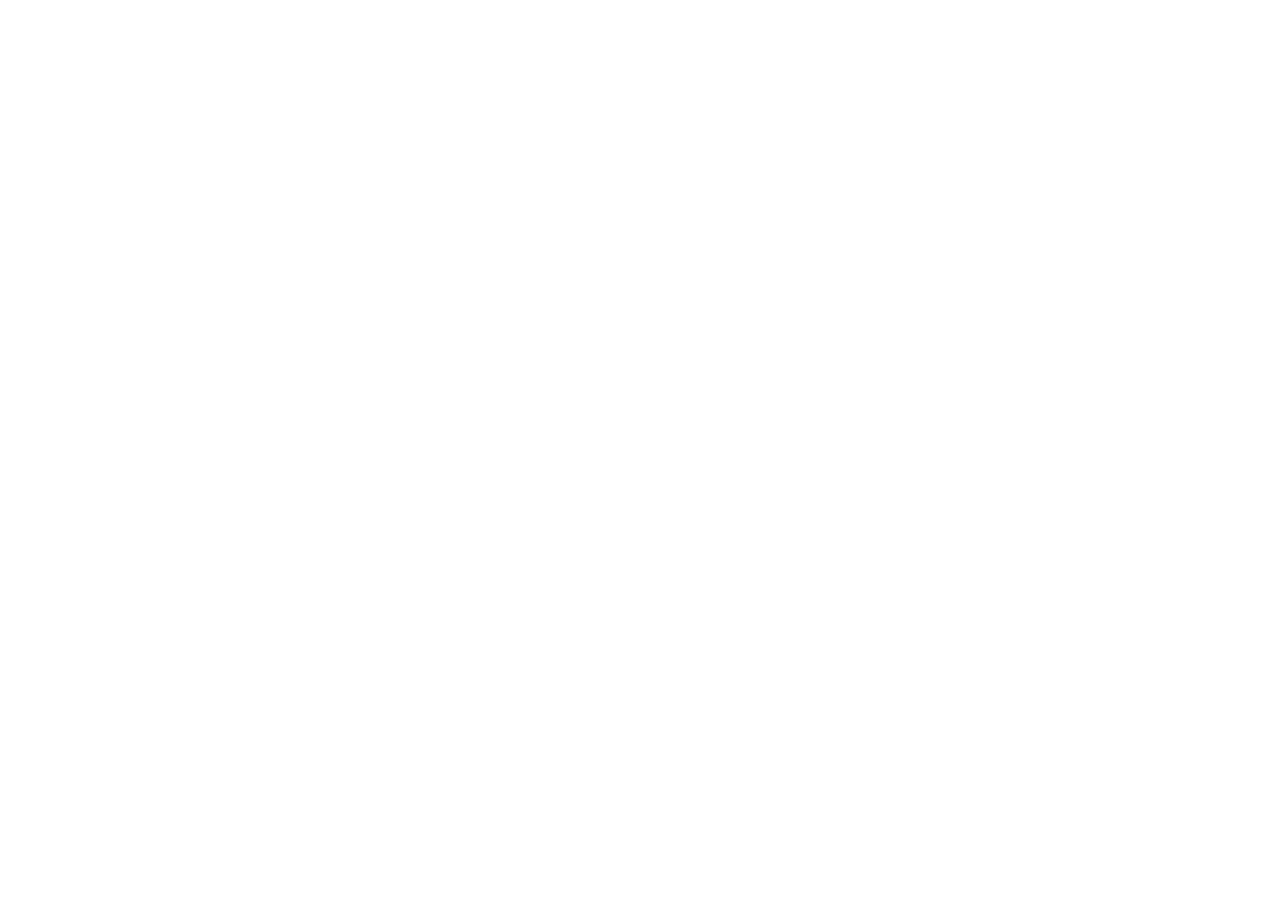
==== index.html @ 1b1d448a "init project" ====
<!DOCTYPE html>
<html lang="en">
<head>
    <meta charset="UTF-8">
    <meta http-equiv="X-UA-Compatible" content="IE=edge">
    <meta name="viewport" content="width=device-width, initial-scale=1.0">
    <title>Document</title>
</head>
<body>
    
</body>
</html>
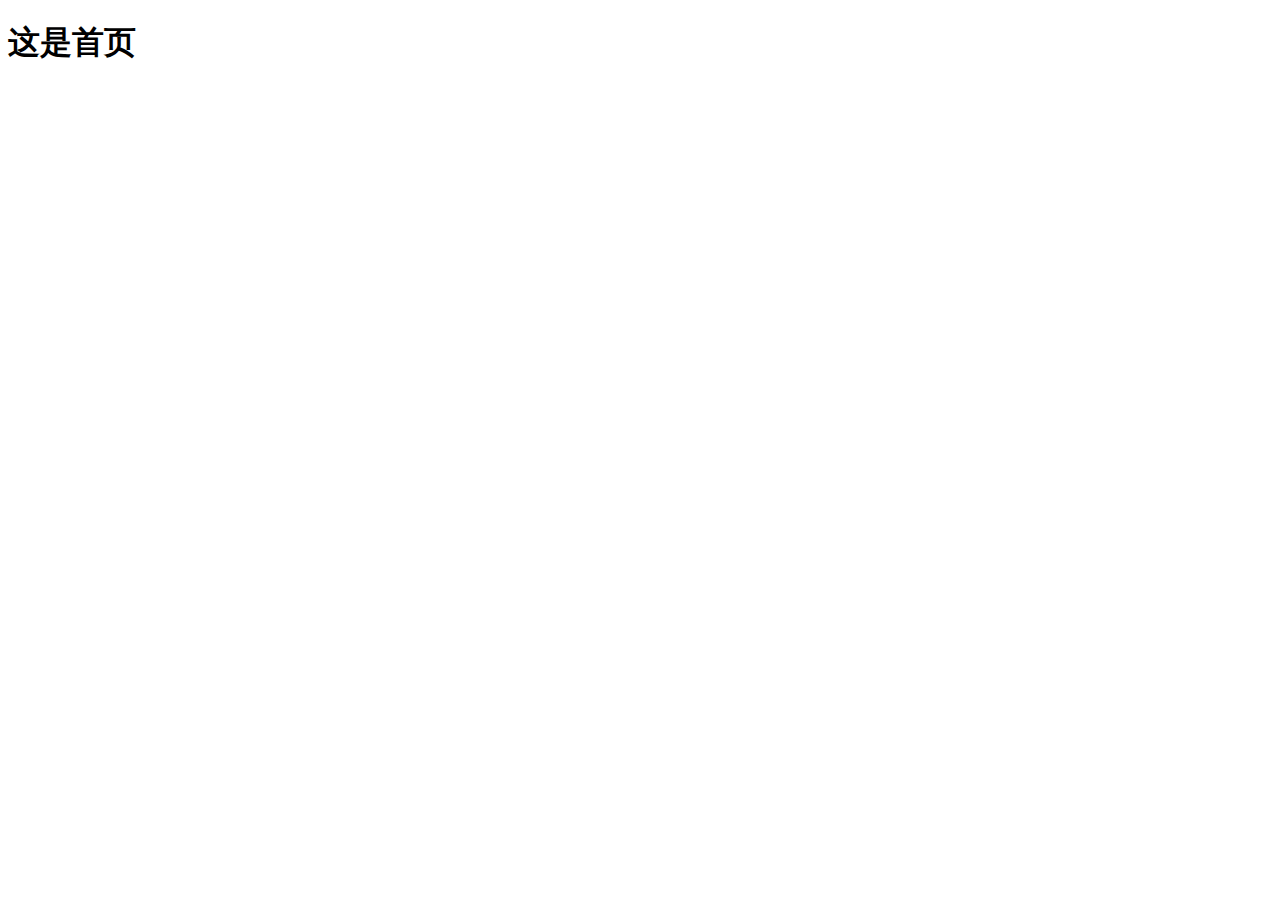
==== commit 0c244ad5: "完成了登录和注册功能的开发" ====
--- a/index.html
+++ b/index.html
@@ -8,6 +8,8 @@
     <title>Document</title>
 </head>
 <body>
-    
+    <h1>
+        这是首页
+    </h1>
 </body>
 </html>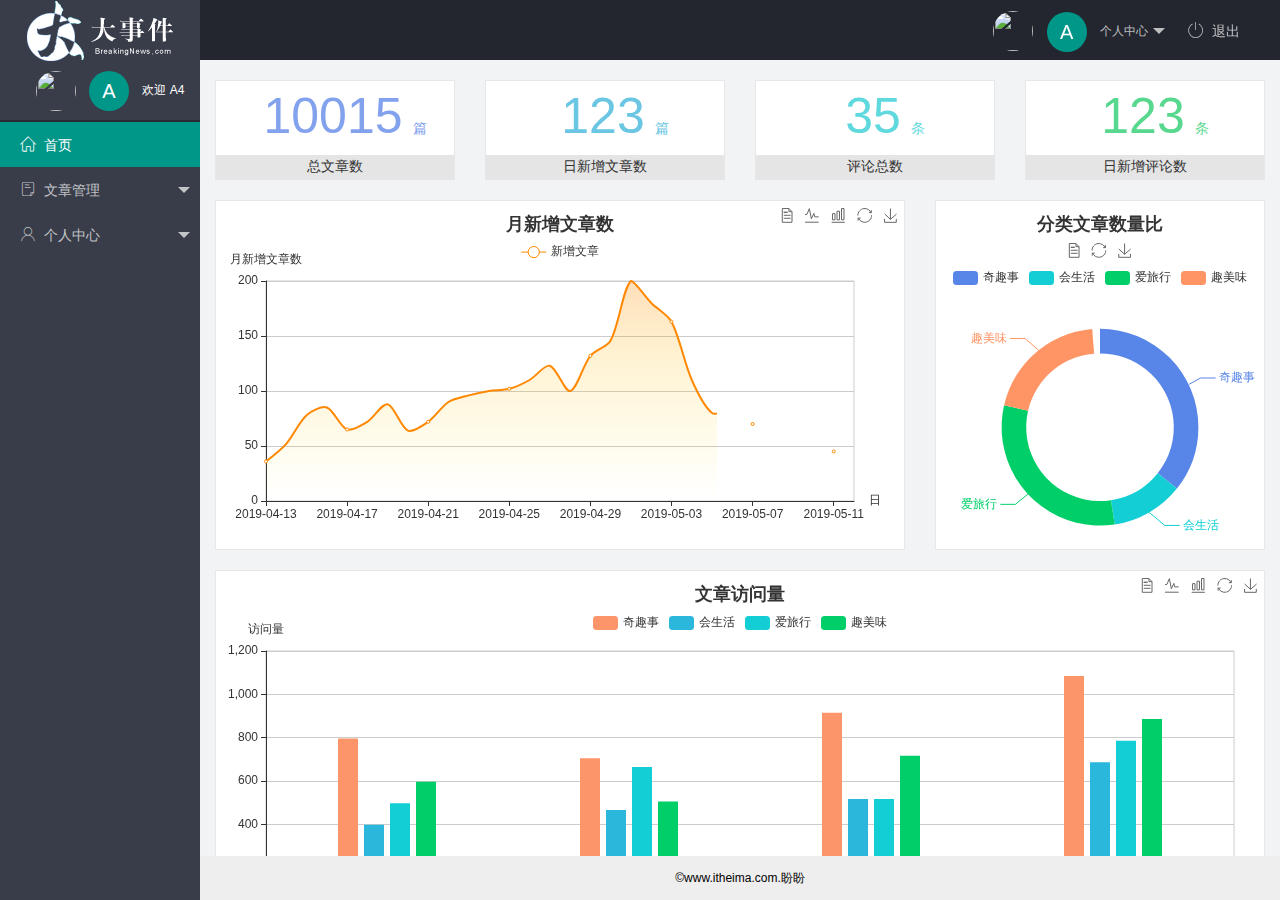
==== commit ebe50264: "完成了首页的开发" ====
--- a/index.html
+++ b/index.html
@@ -1,15 +1,103 @@
-
 <!DOCTYPE html>
 <html lang="en">
+
 <head>
     <meta charset="UTF-8">
     <meta http-equiv="X-UA-Compatible" content="IE=edge">
     <meta name="viewport" content="width=device-width, initial-scale=1.0">
-    <title>Document</title>
+    <title>大事件 主页</title>
+    <!-- 导入 layui 的 CSS -->
+    <link rel="stylesheet" href="./assets/lib/layui/css/layui.css" />
+    <!-- 导入 iconfont.css -->
+    <link rel="stylesheet" href="./assets/fonts/iconfont.css" />
+    <!-- 导入自己的 css -->
+    <link rel="stylesheet" href="./assets/css/index.css" />
 </head>
+
 <body>
-    <h1>
-        这是首页
-    </h1>
+    <div class="layui-layout layui-layout-admin">
+        <div class="layui-header">
+            <div class="layui-logo layui-hide-xs layui-bg-black">
+                <img src="./assets/images/logo.png" alt="" />
+            </div>
+            <!-- 头部区域（可配合layui 已有的水平导航） -->
+
+            <ul class="layui-nav layui-layout-right">
+                <li class="layui-nav-item layui-hide layui-show-md-inline-block">
+                    <a href="javascript:;" class="userinfo">
+                        <img src="//tva1.sinaimg.cn/crop.0.0.118.118.180/5db11ff4gw1e77d3nqrv8j203b03cweg.jpg"
+                            class="layui-nav-img">
+                        <span class="text-avatar">A</span>
+                        个人中心
+                    </a>
+                    <dl class="layui-nav-child">
+                        <dd><a href="">基本资料</a></dd>
+                        <dd><a href="">更换头像</a></dd>
+                        <dd><a href="">重置密码</a></dd>
+                    </dl>
+                </li>
+                <li class="layui-nav-item" lay-header-event="menuRight" lay-unselect>
+                    <a href="javascript:;" id="btnLogout">
+                        <span class="iconfont icon-tuichu"></span>退出
+                    </a>
+                </li>
+            </ul>
+        </div>
+
+        <div class="layui-side layui-bg-black">
+            <div class="layui-side-scroll">
+                <div class="userinfo">
+                    <img src="//tva1.sinaimg.cn/crop.0.0.118.118.180/5db11ff4gw1e77d3nqrv8j203b03cweg.jpg"
+                        class="layui-nav-img">
+                    <span class="text-avatar">A</span>
+                    <span id="welcome">欢迎 A4</span>
+                </div>
+                <!-- 左侧导航区域（可配合layui已有的垂直导航） -->
+                <ul class="layui-nav layui-nav-tree" lay-shrink="all">
+                    <li class="layui-nav-item layui-this"><a href="./home/dashboard.html" target="fm"><span
+                                class="iconfont icon-home"></span>首页</a>
+                    </li>
+                    <li class="layui-nav-item">
+                        <a class="" href="javascript:;"><span class="iconfont icon-16"></span>文章管理</a>
+                        <dl class="layui-nav-child">
+                            <dd><a href="javascript:;"><i class="layui-icon layui-icon-app"></i> 文章类别</a></dd>
+                            <dd><a href="javascript:;"><i class="layui-icon layui-icon-app"></i>文章列表</a></dd>
+                            <dd><a href="javascript:;"><i class="layui-icon layui-icon-app"></i>发布文章</a></dd>
+                        </dl>
+                    </li>
+                    <li class="layui-nav-item">
+                        <a href="javascript:;"><span class="iconfont icon-user"></span>个人中心</a>
+                        <dl class="layui-nav-child">
+                            <dd><a href="javascript:;"><i class="layui-icon layui-icon-app"></i>基本资料</a></dd>
+                            <dd><a href="javascript:;"><i class="layui-icon layui-icon-app"></i>更新头像</a></dd>
+                            <dd><a href="javascript:;"><i class="layui-icon layui-icon-app"></i>重置密码</a></dd>
+                        </dl>
+                    </li>
+                </ul>
+            </div>
+        </div>
+
+        <div class="layui-body">
+            <!-- 内容主体区域 -->
+            <iframe name="fm" src="./home/dashboard.html" frameborder="0"></iframe>
+        </div>
+
+        <div class="layui-footer">
+            <!-- 底部固定区域 -->
+            ©www.itheima.com.盼盼
+        </div>
+    </div>
+
+    <!-- 加载 layui 的js -->
+    <script src="./assets/lib/layui/layui.all.js"></script>
+    <!-- 加载JQuery -->
+    <script src="./assets/lib/jquery.js"></script>
+    <!-- 加载 baseAPI.js -->
+    <script src="./assets/js/baseAPI.js"></script>
+    <!-- 加载自己的 index.js -->
+    <script src="./assets/js/index.js"></script>
+
+
 </body>
+
 </html>--- a/assets/lib/layui/css/layui.css
+++ b/assets/lib/layui/css/layui.css
@@ -0,0 +1,2 @@
+/** layui-v2.5.5 MIT License By https://www.layui.com */
+ .layui-inline,img{display:inline-block;vertical-align:middle}h1,h2,h3,h4,h5,h6{font-weight:400}.layui-edge,.layui-header,.layui-inline,.layui-main{position:relative}.layui-body,.layui-edge,.layui-elip{overflow:hidden}.layui-btn,.layui-edge,.layui-inline,img{vertical-align:middle}.layui-btn,.layui-disabled,.layui-icon,.layui-unselect{-moz-user-select:none;-webkit-user-select:none;-ms-user-select:none}.layui-elip,.layui-form-checkbox span,.layui-form-pane .layui-form-label{text-overflow:ellipsis;white-space:nowrap}.layui-breadcrumb,.layui-tree-btnGroup{visibility:hidden}blockquote,body,button,dd,div,dl,dt,form,h1,h2,h3,h4,h5,h6,input,li,ol,p,pre,td,textarea,th,ul{margin:0;padding:0;-webkit-tap-highlight-color:rgba(0,0,0,0)}a:active,a:hover{outline:0}img{border:none}li{list-style:none}table{border-collapse:collapse;border-spacing:0}h4,h5,h6{font-size:100%}button,input,optgroup,option,select,textarea{font-family:inherit;font-size:inherit;font-style:inherit;font-weight:inherit;outline:0}pre{white-space:pre-wrap;white-space:-moz-pre-wrap;white-space:-pre-wrap;white-space:-o-pre-wrap;word-wrap:break-word}body{line-height:24px;font:14px Helvetica Neue,Helvetica,PingFang SC,Tahoma,Arial,sans-serif}hr{height:1px;margin:10px 0;border:0;clear:both}a{color:#333;text-decoration:none}a:hover{color:#777}a cite{font-style:normal;*cursor:pointer}.layui-border-box,.layui-border-box *{box-sizing:border-box}.layui-box,.layui-box *{box-sizing:content-box}.layui-clear{clear:both;*zoom:1}.layui-clear:after{content:'\20';clear:both;*zoom:1;display:block;height:0}.layui-inline{*display:inline;*zoom:1}.layui-edge{display:inline-block;width:0;height:0;border-width:6px;border-style:dashed;border-color:transparent}.layui-edge-top{top:-4px;border-bottom-color:#999;border-bottom-style:solid}.layui-edge-right{border-left-color:#999;border-left-style:solid}.layui-edge-bottom{top:2px;border-top-color:#999;border-top-style:solid}.layui-edge-left{border-right-color:#999;border-right-style:solid}.layui-disabled,.layui-disabled:hover{color:#d2d2d2!important;cursor:not-allowed!important}.layui-circle{border-radius:100%}.layui-show{display:block!important}.layui-hide{display:none!important}@font-face{font-family:layui-icon;src:url(../font/iconfont.eot?v=250);src:url(../font/iconfont.eot?v=250#iefix) format('embedded-opentype'),url(../font/iconfont.woff2?v=250) format('woff2'),url(../font/iconfont.woff?v=250) format('woff'),url(../font/iconfont.ttf?v=250) format('truetype'),url(../font/iconfont.svg?v=250#layui-icon) format('svg')}.layui-icon{font-family:layui-icon!important;font-size:16px;font-style:normal;-webkit-font-smoothing:antialiased;-moz-osx-font-smoothing:grayscale}.layui-icon-reply-fill:before{content:"\e611"}.layui-icon-set-fill:before{content:"\e614"}.layui-icon-menu-fill:before{content:"\e60f"}.layui-icon-search:before{content:"\e615"}.layui-icon-share:before{content:"\e641"}.layui-icon-set-sm:before{content:"\e620"}.layui-icon-engine:before{content:"\e628"}.layui-icon-close:before{content:"\1006"}.layui-icon-close-fill:before{content:"\1007"}.layui-icon-chart-screen:before{content:"\e629"}.layui-icon-star:before{content:"\e600"}.layui-icon-circle-dot:before{content:"\e617"}.layui-icon-chat:before{content:"\e606"}.layui-icon-release:before{content:"\e609"}.layui-icon-list:before{content:"\e60a"}.layui-icon-chart:before{content:"\e62c"}.layui-icon-ok-circle:before{content:"\1005"}.layui-icon-layim-theme:before{content:"\e61b"}.layui-icon-table:before{content:"\e62d"}.layui-icon-right:before{content:"\e602"}.layui-icon-left:before{content:"\e603"}.layui-icon-cart-simple:before{content:"\e698"}.layui-icon-face-cry:before{content:"\e69c"}.layui-icon-face-smile:before{content:"\e6af"}.layui-icon-survey:before{content:"\e6b2"}.layui-icon-tree:before{content:"\e62e"}.layui-icon-upload-circle:before{content:"\e62f"}.layui-icon-add-circle:before{content:"\e61f"}.layui-icon-download-circle:before{content:"\e601"}.layui-icon-templeate-1:before{content:"\e630"}.layui-icon-util:before{content:"\e631"}.layui-icon-face-surprised:before{content:"\e664"}.layui-icon-edit:before{content:"\e642"}.layui-icon-speaker:before{content:"\e645"}.layui-icon-down:before{content:"\e61a"}.layui-icon-file:before{content:"\e621"}.layui-icon-layouts:before{content:"\e632"}.layui-icon-rate-half:before{content:"\e6c9"}.layui-icon-add-circle-fine:before{content:"\e608"}.layui-icon-prev-circle:before{content:"\e633"}.layui-icon-read:before{content:"\e705"}.layui-icon-404:before{content:"\e61c"}.layui-icon-carousel:before{content:"\e634"}.layui-icon-help:before{content:"\e607"}.layui-icon-code-circle:before{content:"\e635"}.layui-icon-water:before{content:"\e636"}.layui-icon-username:before{content:"\e66f"}.layui-icon-find-fill:before{content:"\e670"}.layui-icon-about:before{content:"\e60b"}.layui-icon-location:before{content:"\e715"}.layui-icon-up:before{content:"\e619"}.layui-icon-pause:before{content:"\e651"}.layui-icon-date:before{content:"\e637"}.layui-icon-layim-uploadfile:before{content:"\e61d"}.layui-icon-delete:before{content:"\e640"}.layui-icon-play:before{content:"\e652"}.layui-icon-top:before{content:"\e604"}.layui-icon-friends:before{content:"\e612"}.layui-icon-refresh-3:before{content:"\e9aa"}.layui-icon-ok:before{content:"\e605"}.layui-icon-layer:before{content:"\e638"}.layui-icon-face-smile-fine:before{content:"\e60c"}.layui-icon-dollar:before{content:"\e659"}.layui-icon-group:before{content:"\e613"}.layui-icon-layim-download:before{content:"\e61e"}.layui-icon-picture-fine:before{content:"\e60d"}.layui-icon-link:before{content:"\e64c"}.layui-icon-diamond:before{content:"\e735"}.layui-icon-log:before{content:"\e60e"}.layui-icon-rate-solid:before{content:"\e67a"}.layui-icon-fonts-del:before{content:"\e64f"}.layui-icon-unlink:before{content:"\e64d"}.layui-icon-fonts-clear:before{content:"\e639"}.layui-icon-triangle-r:before{content:"\e623"}.layui-icon-circle:before{content:"\e63f"}.layui-icon-radio:before{content:"\e643"}.layui-icon-align-center:before{content:"\e647"}.layui-icon-align-right:before{content:"\e648"}.layui-icon-align-left:before{content:"\e649"}.layui-icon-loading-1:before{content:"\e63e"}.layui-icon-return:before{content:"\e65c"}.layui-icon-fonts-strong:before{content:"\e62b"}.layui-icon-upload:before{content:"\e67c"}.layui-icon-dialogue:before{content:"\e63a"}.layui-icon-video:before{content:"\e6ed"}.layui-icon-headset:before{content:"\e6fc"}.layui-icon-cellphone-fine:before{content:"\e63b"}.layui-icon-add-1:before{content:"\e654"}.layui-icon-face-smile-b:before{content:"\e650"}.layui-icon-fonts-html:before{content:"\e64b"}.layui-icon-form:before{content:"\e63c"}.layui-icon-cart:before{content:"\e657"}.layui-icon-camera-fill:before{content:"\e65d"}.layui-icon-tabs:before{content:"\e62a"}.layui-icon-fonts-code:before{content:"\e64e"}.layui-icon-fire:before{content:"\e756"}.layui-icon-set:before{content:"\e716"}.layui-icon-fonts-u:before{content:"\e646"}.layui-icon-triangle-d:before{content:"\e625"}.layui-icon-tips:before{content:"\e702"}.layui-icon-picture:before{content:"\e64a"}.layui-icon-more-vertical:before{content:"\e671"}.layui-icon-flag:before{content:"\e66c"}.layui-icon-loading:before{content:"\e63d"}.layui-icon-fonts-i:before{content:"\e644"}.layui-icon-refresh-1:before{content:"\e666"}.layui-icon-rmb:before{content:"\e65e"}.layui-icon-home:before{content:"\e68e"}.layui-icon-user:before{content:"\e770"}.layui-icon-notice:before{content:"\e667"}.layui-icon-login-weibo:before{content:"\e675"}.layui-icon-voice:before{content:"\e688"}.layui-icon-upload-drag:before{content:"\e681"}.layui-icon-login-qq:before{content:"\e676"}.layui-icon-snowflake:before{content:"\e6b1"}.layui-icon-file-b:before{content:"\e655"}.layui-icon-template:before{content:"\e663"}.layui-icon-auz:before{content:"\e672"}.layui-icon-console:before{content:"\e665"}.layui-icon-app:before{content:"\e653"}.layui-icon-prev:before{content:"\e65a"}.layui-icon-website:before{content:"\e7ae"}.layui-icon-next:before{content:"\e65b"}.layui-icon-component:before{content:"\e857"}.layui-icon-more:before{content:"\e65f"}.layui-icon-login-wechat:before{content:"\e677"}.layui-icon-shrink-right:before{content:"\e668"}.layui-icon-spread-left:before{content:"\e66b"}.layui-icon-camera:before{content:"\e660"}.layui-icon-note:before{content:"\e66e"}.layui-icon-refresh:before{content:"\e669"}.layui-icon-female:before{content:"\e661"}.layui-icon-male:before{content:"\e662"}.layui-icon-password:before{content:"\e673"}.layui-icon-senior:before{content:"\e674"}.layui-icon-theme:before{content:"\e66a"}.layui-icon-tread:before{content:"\e6c5"}.layui-icon-praise:before{content:"\e6c6"}.layui-icon-star-fill:before{content:"\e658"}.layui-icon-rate:before{content:"\e67b"}.layui-icon-template-1:before{content:"\e656"}.layui-icon-vercode:before{content:"\e679"}.layui-icon-cellphone:before{content:"\e678"}.layui-icon-screen-full:before{content:"\e622"}.layui-icon-screen-restore:before{content:"\e758"}.layui-icon-cols:before{content:"\e610"}.layui-icon-export:before{content:"\e67d"}.layui-icon-print:before{content:"\e66d"}.layui-icon-slider:before{content:"\e714"}.layui-icon-addition:before{content:"\e624"}.layui-icon-subtraction:before{content:"\e67e"}.layui-icon-service:before{content:"\e626"}.layui-icon-transfer:before{content:"\e691"}.layui-main{width:1140px;margin:0 auto}.layui-header{z-index:1000;height:60px}.layui-header a:hover{transition:all .5s;-webkit-transition:all .5s}.layui-side{position:fixed;left:0;top:0;bottom:0;z-index:999;width:200px;overflow-x:hidden}.layui-side-scroll{position:relative;width:220px;height:100%;overflow-x:hidden}.layui-body{position:absolute;left:200px;right:0;top:0;bottom:0;z-index:998;width:auto;overflow-y:auto;box-sizing:border-box}.layui-layout-body{overflow:hidden}.layui-layout-admin .layui-header{background-color:#23262E}.layui-layout-admin .layui-side{top:60px;width:200px;overflow-x:hidden}.layui-layout-admin .layui-body{position:fixed;top:60px;bottom:44px}.layui-layout-admin .layui-main{width:auto;margin:0 15px}.layui-layout-admin .layui-footer{position:fixed;left:200px;right:0;bottom:0;height:44px;line-height:44px;padding:0 15px;background-color:#eee}.layui-layout-admin .layui-logo{position:absolute;left:0;top:0;width:200px;height:100%;line-height:60px;text-align:center;color:#009688;font-size:16px}.layui-layout-admin .layui-header .layui-nav{background:0 0}.layui-layout-left{position:absolute!important;left:200px;top:0}.layui-layout-right{position:absolute!important;right:0;top:0}.layui-container{position:relative;margin:0 auto;padding:0 15px;box-sizing:border-box}.layui-fluid{position:relative;margin:0 auto;padding:0 15px}.layui-row:after,.layui-row:before{content:'';display:block;clear:both}.layui-col-lg1,.layui-col-lg10,.layui-col-lg11,.layui-col-lg12,.layui-col-lg2,.layui-col-lg3,.layui-col-lg4,.layui-col-lg5,.layui-col-lg6,.layui-col-lg7,.layui-col-lg8,.layui-col-lg9,.layui-col-md1,.layui-col-md10,.layui-col-md11,.layui-col-md12,.layui-col-md2,.layui-col-md3,.layui-col-md4,.layui-col-md5,.layui-col-md6,.layui-col-md7,.layui-col-md8,.layui-col-md9,.layui-col-sm1,.layui-col-sm10,.layui-col-sm11,.layui-col-sm12,.layui-col-sm2,.layui-col-sm3,.layui-col-sm4,.layui-col-sm5,.layui-col-sm6,.layui-col-sm7,.layui-col-sm8,.layui-col-sm9,.layui-col-xs1,.layui-col-xs10,.layui-col-xs11,.layui-col-xs12,.layui-col-xs2,.layui-col-xs3,.layui-col-xs4,.layui-col-xs5,.layui-col-xs6,.layui-col-xs7,.layui-col-xs8,.layui-col-xs9{position:relative;display:block;box-sizing:border-box}.layui-col-xs1,.layui-col-xs10,.layui-col-xs11,.layui-col-xs12,.layui-col-xs2,.layui-col-xs3,.layui-col-xs4,.layui-col-xs5,.layui-col-xs6,.layui-col-xs7,.layui-col-xs8,.layui-col-xs9{float:left}.layui-col-xs1{width:8.33333333%}.layui-col-xs2{width:16.66666667%}.layui-col-xs3{width:25%}.layui-col-xs4{width:33.33333333%}.layui-col-xs5{width:41.66666667%}.layui-col-xs6{width:50%}.layui-col-xs7{width:58.33333333%}.layui-col-xs8{width:66.66666667%}.layui-col-xs9{width:75%}.layui-col-xs10{width:83.33333333%}.layui-col-xs11{width:91.66666667%}.layui-col-xs12{width:100%}.layui-col-xs-offset1{margin-left:8.33333333%}.layui-col-xs-offset2{margin-left:16.66666667%}.layui-col-xs-offset3{margin-left:25%}.layui-col-xs-offset4{margin-left:33.33333333%}.layui-col-xs-offset5{margin-left:41.66666667%}.layui-col-xs-offset6{margin-left:50%}.layui-col-xs-offset7{margin-left:58.33333333%}.layui-col-xs-offset8{margin-left:66.66666667%}.layui-col-xs-offset9{margin-left:75%}.layui-col-xs-offset10{margin-left:83.33333333%}.layui-col-xs-offset11{margin-left:91.66666667%}.layui-col-xs-offset12{margin-left:100%}@media screen and (max-width:768px){.layui-hide-xs{display:none!important}.layui-show-xs-block{display:block!important}.layui-show-xs-inline{display:inline!important}.layui-show-xs-inline-block{display:inline-block!important}}@media screen and (min-width:768px){.layui-container{width:750px}.layui-hide-sm{display:none!important}.layui-show-sm-block{display:block!important}.layui-show-sm-inline{display:inline!important}.layui-show-sm-inline-block{display:inline-block!important}.layui-col-sm1,.layui-col-sm10,.layui-col-sm11,.layui-col-sm12,.layui-col-sm2,.layui-col-sm3,.layui-col-sm4,.layui-col-sm5,.layui-col-sm6,.layui-col-sm7,.layui-col-sm8,.layui-col-sm9{float:left}.layui-col-sm1{width:8.33333333%}.layui-col-sm2{width:16.66666667%}.layui-col-sm3{width:25%}.layui-col-sm4{width:33.33333333%}.layui-col-sm5{width:41.66666667%}.layui-col-sm6{width:50%}.layui-col-sm7{width:58.33333333%}.layui-col-sm8{width:66.66666667%}.layui-col-sm9{width:75%}.layui-col-sm10{width:83.33333333%}.layui-col-sm11{width:91.66666667%}.layui-col-sm12{width:100%}.layui-col-sm-offset1{margin-left:8.33333333%}.layui-col-sm-offset2{margin-left:16.66666667%}.layui-col-sm-offset3{margin-left:25%}.layui-col-sm-offset4{margin-left:33.33333333%}.layui-col-sm-offset5{margin-left:41.66666667%}.layui-col-sm-offset6{margin-left:50%}.layui-col-sm-offset7{margin-left:58.33333333%}.layui-col-sm-offset8{margin-left:66.66666667%}.layui-col-sm-offset9{margin-left:75%}.layui-col-sm-offset10{margin-left:83.33333333%}.layui-col-sm-offset11{margin-left:91.66666667%}.layui-col-sm-offset12{margin-left:100%}}@media screen and (min-width:992px){.layui-container{width:970px}.layui-hide-md{display:none!important}.layui-show-md-block{display:block!important}.layui-show-md-inline{display:inline!important}.layui-show-md-inline-block{display:inline-block!important}.layui-col-md1,.layui-col-md10,.layui-col-md11,.layui-col-md12,.layui-col-md2,.layui-col-md3,.layui-col-md4,.layui-col-md5,.layui-col-md6,.layui-col-md7,.layui-col-md8,.layui-col-md9{float:left}.layui-col-md1{width:8.33333333%}.layui-col-md2{width:16.66666667%}.layui-col-md3{width:25%}.layui-col-md4{width:33.33333333%}.layui-col-md5{width:41.66666667%}.layui-col-md6{width:50%}.layui-col-md7{width:58.33333333%}.layui-col-md8{width:66.66666667%}.layui-col-md9{width:75%}.layui-col-md10{width:83.33333333%}.layui-col-md11{width:91.66666667%}.layui-col-md12{width:100%}.layui-col-md-offset1{margin-left:8.33333333%}.layui-col-md-offset2{margin-left:16.66666667%}.layui-col-md-offset3{margin-left:25%}.layui-col-md-offset4{margin-left:33.33333333%}.layui-col-md-offset5{margin-left:41.66666667%}.layui-col-md-offset6{margin-left:50%}.layui-col-md-offset7{margin-left:58.33333333%}.layui-col-md-offset8{margin-left:66.66666667%}.layui-col-md-offset9{margin-left:75%}.layui-col-md-offset10{margin-left:83.33333333%}.layui-col-md-offset11{margin-left:91.66666667%}.layui-col-md-offset12{margin-left:100%}}@media screen and (min-width:1200px){.layui-container{width:1170px}.layui-hide-lg{display:none!important}.layui-show-lg-block{display:block!important}.layui-show-lg-inline{display:inline!important}.layui-show-lg-inline-block{display:inline-block!important}.layui-col-lg1,.layui-col-lg10,.layui-col-lg11,.layui-col-lg12,.layui-col-lg2,.layui-col-lg3,.layui-col-lg4,.layui-col-lg5,.layui-col-lg6,.layui-col-lg7,.layui-col-lg8,.layui-col-lg9{float:left}.layui-col-lg1{width:8.33333333%}.layui-col-lg2{width:16.66666667%}.layui-col-lg3{width:25%}.layui-col-lg4{width:33.33333333%}.layui-col-lg5{width:41.66666667%}.layui-col-lg6{width:50%}.layui-col-lg7{width:58.33333333%}.layui-col-lg8{width:66.66666667%}.layui-col-lg9{width:75%}.layui-col-lg10{width:83.33333333%}.layui-col-lg11{width:91.66666667%}.layui-col-lg12{width:100%}.layui-col-lg-offset1{margin-left:8.33333333%}.layui-col-lg-offset2{margin-left:16.66666667%}.layui-col-lg-offset3{margin-left:25%}.layui-col-lg-offset4{margin-left:33.33333333%}.layui-col-lg-offset5{margin-left:41.66666667%}.layui-col-lg-offset6{margin-left:50%}.layui-col-lg-offset7{margin-left:58.33333333%}.layui-col-lg-offset8{margin-left:66.66666667%}.layui-col-lg-offset9{margin-left:75%}.layui-col-lg-offset10{margin-left:83.33333333%}.layui-col-lg-offset11{margin-left:91.66666667%}.layui-col-lg-offset12{margin-left:100%}}.layui-col-space1{margin:-.5px}.layui-col-space1>*{padding:.5px}.layui-col-space3{margin:-1.5px}.layui-col-space3>*{padding:1.5px}.layui-col-space5{margin:-2.5px}.layui-col-space5>*{padding:2.5px}.layui-col-space8{margin:-3.5px}.layui-col-space8>*{padding:3.5px}.layui-col-space10{margin:-5px}.layui-col-space10>*{padding:5px}.layui-col-space12{margin:-6px}.layui-col-space12>*{padding:6px}.layui-col-space15{margin:-7.5px}.layui-col-space15>*{padding:7.5px}.layui-col-space18{margin:-9px}.layui-col-space18>*{padding:9px}.layui-col-space20{margin:-10px}.layui-col-space20>*{padding:10px}.layui-col-space22{margin:-11px}.layui-col-space22>*{padding:11px}.layui-col-space25{margin:-12.5px}.layui-col-space25>*{padding:12.5px}.layui-col-space30{margin:-15px}.layui-col-space30>*{padding:15px}.layui-btn,.layui-input,.layui-select,.layui-textarea,.layui-upload-button{outline:0;-webkit-appearance:none;transition:all .3s;-webkit-transition:all .3s;box-sizing:border-box}.layui-elem-quote{margin-bottom:10px;padding:15px;line-height:22px;border-left:5px solid #009688;border-radius:0 2px 2px 0;background-color:#f2f2f2}.layui-quote-nm{border-style:solid;border-width:1px 1px 1px 5px;background:0 0}.layui-elem-field{margin-bottom:10px;padding:0;border-width:1px;border-style:solid}.layui-elem-field legend{margin-left:20px;padding:0 10px;font-size:20px;font-weight:300}.layui-field-title{margin:10px 0 20px;border-width:1px 0 0}.layui-field-box{padding:10px 15px}.layui-field-title .layui-field-box{padding:10px 0}.layui-progress{position:relative;height:6px;border-radius:20px;background-color:#e2e2e2}.layui-progress-bar{position:absolute;left:0;top:0;width:0;max-width:100%;height:6px;border-radius:20px;text-align:right;background-color:#5FB878;transition:all .3s;-webkit-transition:all .3s}.layui-progress-big,.layui-progress-big .layui-progress-bar{height:18px;line-height:18px}.layui-progress-text{position:relative;top:-20px;line-height:18px;font-size:12px;color:#666}.layui-progress-big .layui-progress-text{position:static;padding:0 10px;color:#fff}.layui-collapse{border-width:1px;border-style:solid;border-radius:2px}.layui-colla-content,.layui-colla-item{border-top-width:1px;border-top-style:solid}.layui-colla-item:first-child{border-top:none}.layui-colla-title{position:relative;height:42px;line-height:42px;padding:0 15px 0 35px;color:#333;background-color:#f2f2f2;cursor:pointer;font-size:14px;overflow:hidden}.layui-colla-content{display:none;padding:10px 15px;line-height:22px;color:#666}.layui-colla-icon{position:absolute;left:15px;top:0;font-size:14px}.layui-card{margin-bottom:15px;border-radius:2px;background-color:#fff;box-shadow:0 1px 2px 0 rgba(0,0,0,.05)}.layui-card:last-child{margin-bottom:0}.layui-card-header{position:relative;height:42px;line-height:42px;padding:0 15px;border-bottom:1px solid #f6f6f6;color:#333;border-radius:2px 2px 0 0;font-size:14px}.layui-bg-black,.layui-bg-blue,.layui-bg-cyan,.layui-bg-green,.layui-bg-orange,.layui-bg-red{color:#fff!important}.layui-card-body{position:relative;padding:10px 15px;line-height:24px}.layui-card-body[pad15]{padding:15px}.layui-card-body[pad20]{padding:20px}.layui-card-body .layui-table{margin:5px 0}.layui-card .layui-tab{margin:0}.layui-panel-window{position:relative;padding:15px;border-radius:0;border-top:5px solid #E6E6E6;background-color:#fff}.layui-auxiliar-moving{position:fixed;left:0;right:0;top:0;bottom:0;width:100%;height:100%;background:0 0;z-index:9999999999}.layui-form-label,.layui-form-mid,.layui-form-select,.layui-input-block,.layui-input-inline,.layui-textarea{position:relative}.layui-bg-red{background-color:#FF5722!important}.layui-bg-orange{background-color:#FFB800!important}.layui-bg-green{background-color:#009688!important}.layui-bg-cyan{background-color:#2F4056!important}.layui-bg-blue{background-color:#1E9FFF!important}.layui-bg-black{background-color:#393D49!important}.layui-bg-gray{background-color:#eee!important;color:#666!important}.layui-badge-rim,.layui-colla-content,.layui-colla-item,.layui-collapse,.layui-elem-field,.layui-form-pane .layui-form-item[pane],.layui-form-pane .layui-form-label,.layui-input,.layui-layedit,.layui-layedit-tool,.layui-quote-nm,.layui-select,.layui-tab-bar,.layui-tab-card,.layui-tab-title,.layui-tab-title .layui-this:after,.layui-textarea{border-color:#e6e6e6}.layui-timeline-item:before,hr{background-color:#e6e6e6}.layui-text{line-height:22px;font-size:14px;color:#666}.layui-text h1,.layui-text h2,.layui-text h3{font-weight:500;color:#333}.layui-text h1{font-size:30px}.layui-text h2{font-size:24px}.layui-text h3{font-size:18px}.layui-text a:not(.layui-btn){color:#01AAED}.layui-text a:not(.layui-btn):hover{text-decoration:underline}.layui-text ul{padding:5px 0 5px 15px}.layui-text ul li{margin-top:5px;list-style-type:disc}.layui-text em,.layui-word-aux{color:#999!important;padding:0 5px!important}.layui-btn{display:inline-block;height:38px;line-height:38px;padding:0 18px;background-color:#009688;color:#fff;white-space:nowrap;text-align:center;font-size:14px;border:none;border-radius:2px;cursor:pointer}.layui-btn:hover{opacity:.8;filter:alpha(opacity=80);color:#fff}.layui-btn:active{opacity:1;filter:alpha(opacity=100)}.layui-btn+.layui-btn{margin-left:10px}.layui-btn-container{font-size:0}.layui-btn-container .layui-btn{margin-right:10px;margin-bottom:10px}.layui-btn-container .layui-btn+.layui-btn{margin-left:0}.layui-table .layui-btn-container .layui-btn{margin-bottom:9px}.layui-btn-radius{border-radius:100px}.layui-btn .layui-icon{margin-right:3px;font-size:18px;vertical-align:bottom;vertical-align:middle\9}.layui-btn-primary{border:1px solid #C9C9C9;background-color:#fff;color:#555}.layui-btn-primary:hover{border-color:#009688;color:#333}.layui-btn-normal{background-color:#1E9FFF}.layui-btn-warm{background-color:#FFB800}.layui-btn-danger{background-color:#FF5722}.layui-btn-checked{background-color:#5FB878}.layui-btn-disabled,.layui-btn-disabled:active,.layui-btn-disabled:hover{border:1px solid #e6e6e6;background-color:#FBFBFB;color:#C9C9C9;cursor:not-allowed;opacity:1}.layui-btn-lg{height:44px;line-height:44px;padding:0 25px;font-size:16px}.layui-btn-sm{height:30px;line-height:30px;padding:0 10px;font-size:12px}.layui-btn-sm i{font-size:16px!important}.layui-btn-xs{height:22px;line-height:22px;padding:0 5px;font-size:12px}.layui-btn-xs i{font-size:14px!important}.layui-btn-group{display:inline-block;vertical-align:middle;font-size:0}.layui-btn-group .layui-btn{margin-left:0!important;margin-right:0!important;border-left:1px solid rgba(255,255,255,.5);border-radius:0}.layui-btn-group .layui-btn-primary{border-left:none}.layui-btn-group .layui-btn-primary:hover{border-color:#C9C9C9;color:#009688}.layui-btn-group .layui-btn:first-child{border-left:none;border-radius:2px 0 0 2px}.layui-btn-group .layui-btn-primary:first-child{border-left:1px solid #c9c9c9}.layui-btn-group .layui-btn:last-child{border-radius:0 2px 2px 0}.layui-btn-group .layui-btn+.layui-btn{margin-left:0}.layui-btn-group+.layui-btn-group{margin-left:10px}.layui-btn-fluid{width:100%}.layui-input,.layui-select,.layui-textarea{height:38px;line-height:1.3;line-height:38px\9;border-width:1px;border-style:solid;background-color:#fff;border-radius:2px}.layui-input::-webkit-input-placeholder,.layui-select::-webkit-input-placeholder,.layui-textarea::-webkit-input-placeholder{line-height:1.3}.layui-input,.layui-textarea{display:block;width:100%;padding-left:10px}.layui-input:hover,.layui-textarea:hover{border-color:#D2D2D2!important}.layui-input:focus,.layui-textarea:focus{border-color:#C9C9C9!important}.layui-textarea{min-height:100px;height:auto;line-height:20px;padding:6px 10px;resize:vertical}.layui-select{padding:0 10px}.layui-form input[type=checkbox],.layui-form input[type=radio],.layui-form select{display:none}.layui-form [lay-ignore]{display:initial}.layui-form-item{margin-bottom:15px;clear:both;*zoom:1}.layui-form-item:after{content:'\20';clear:both;*zoom:1;display:block;height:0}.layui-form-label{float:left;display:block;padding:9px 15px;width:80px;font-weight:400;line-height:20px;text-align:right}.layui-form-label-col{display:block;float:none;padding:9px 0;line-height:20px;text-align:left}.layui-form-item .layui-inline{margin-bottom:5px;margin-right:10px}.layui-input-block{margin-left:110px;min-height:36px}.layui-input-inline{display:inline-block;vertical-align:middle}.layui-form-item .layui-input-inline{float:left;width:190px;margin-right:10px}.layui-form-text .layui-input-inline{width:auto}.layui-form-mid{float:left;display:block;padding:9px 0!important;line-height:20px;margin-right:10px}.layui-form-danger+.layui-form-select .layui-input,.layui-form-danger:focus{border-color:#FF5722!important}.layui-form-select .layui-input{padding-right:30px;cursor:pointer}.layui-form-select .layui-edge{position:absolute;right:10px;top:50%;margin-top:-3px;cursor:pointer;border-width:6px;border-top-color:#c2c2c2;border-top-style:solid;transition:all .3s;-webkit-transition:all .3s}.layui-form-select dl{display:none;position:absolute;left:0;top:42px;padding:5px 0;z-index:899;min-width:100%;border:1px solid #d2d2d2;max-height:300px;overflow-y:auto;background-color:#fff;border-radius:2px;box-shadow:0 2px 4px rgba(0,0,0,.12);box-sizing:border-box}.layui-form-select dl dd,.layui-form-select dl dt{padding:0 10px;line-height:36px;white-space:nowrap;overflow:hidden;text-overflow:ellipsis}.layui-form-select dl dt{font-size:12px;color:#999}.layui-form-select dl dd{cursor:pointer}.layui-form-select dl dd:hover{background-color:#f2f2f2;-webkit-transition:.5s all;transition:.5s all}.layui-form-select .layui-select-group dd{padding-left:20px}.layui-form-select dl dd.layui-select-tips{padding-left:10px!important;color:#999}.layui-form-select dl dd.layui-this{background-color:#5FB878;color:#fff}.layui-form-checkbox,.layui-form-select dl dd.layui-disabled{background-color:#fff}.layui-form-selected dl{display:block}.layui-form-checkbox,.layui-form-checkbox *,.layui-form-switch{display:inline-block;vertical-align:middle}.layui-form-selected .layui-edge{margin-top:-9px;-webkit-transform:rotate(180deg);transform:rotate(180deg);margin-top:-3px\9}:root .layui-form-selected .layui-edge{margin-top:-9px\0/IE9}.layui-form-selectup dl{top:auto;bottom:42px}.layui-select-none{margin:5px 0;text-align:center;color:#999}.layui-select-disabled .layui-disabled{border-color:#eee!important}.layui-select-disabled .layui-edge{border-top-color:#d2d2d2}.layui-form-checkbox{position:relative;height:30px;line-height:30px;margin-right:10px;padding-right:30px;cursor:pointer;font-size:0;-webkit-transition:.1s linear;transition:.1s linear;box-sizing:border-box}.layui-form-checkbox span{padding:0 10px;height:100%;font-size:14px;border-radius:2px 0 0 2px;background-color:#d2d2d2;color:#fff;overflow:hidden}.layui-form-checkbox:hover span{background-color:#c2c2c2}.layui-form-checkbox i{position:absolute;right:0;top:0;width:30px;height:28px;border:1px solid #d2d2d2;border-left:none;border-radius:0 2px 2px 0;color:#fff;font-size:20px;text-align:center}.layui-form-checkbox:hover i{border-color:#c2c2c2;color:#c2c2c2}.layui-form-checked,.layui-form-checked:hover{border-color:#5FB878}.layui-form-checked span,.layui-form-checked:hover span{background-color:#5FB878}.layui-form-checked i,.layui-form-checked:hover i{color:#5FB878}.layui-form-item .layui-form-checkbox{margin-top:4px}.layui-form-checkbox[lay-skin=primary]{height:auto!important;line-height:normal!important;min-width:18px;min-height:18px;border:none!important;margin-right:0;padding-left:28px;padding-right:0;background:0 0}.layui-form-checkbox[lay-skin=primary] span{padding-left:0;padding-right:15px;line-height:18px;background:0 0;color:#666}.layui-form-checkbox[lay-skin=primary] i{right:auto;left:0;width:16px;height:16px;line-height:16px;border:1px solid #d2d2d2;font-size:12px;border-radius:2px;background-color:#fff;-webkit-transition:.1s linear;transition:.1s linear}.layui-form-checkbox[lay-skin=primary]:hover i{border-color:#5FB878;color:#fff}.layui-form-checked[lay-skin=primary] i{border-color:#5FB878!important;background-color:#5FB878;color:#fff}.layui-checkbox-disbaled[lay-skin=primary] span{background:0 0!important;color:#c2c2c2}.layui-checkbox-disbaled[lay-skin=primary]:hover i{border-color:#d2d2d2}.layui-form-item .layui-form-checkbox[lay-skin=primary]{margin-top:10px}.layui-form-switch{position:relative;height:22px;line-height:22px;min-width:35px;padding:0 5px;margin-top:8px;border:1px solid #d2d2d2;border-radius:20px;cursor:pointer;background-color:#fff;-webkit-transition:.1s linear;transition:.1s linear}.layui-form-switch i{position:absolute;left:5px;top:3px;width:16px;height:16px;border-radius:20px;background-color:#d2d2d2;-webkit-transition:.1s linear;transition:.1s linear}.layui-form-switch em{position:relative;top:0;width:25px;margin-left:21px;padding:0!important;text-align:center!important;color:#999!important;font-style:normal!important;font-size:12px}.layui-form-onswitch{border-color:#5FB878;background-color:#5FB878}.layui-checkbox-disbaled,.layui-checkbox-disbaled i{border-color:#e2e2e2!important}.layui-form-onswitch i{left:100%;margin-left:-21px;background-color:#fff}.layui-form-onswitch em{margin-left:5px;margin-right:21px;color:#fff!important}.layui-checkbox-disbaled span{background-color:#e2e2e2!important}.layui-checkbox-disbaled:hover i{color:#fff!important}[lay-radio]{display:none}.layui-form-radio,.layui-form-radio *{display:inline-block;vertical-align:middle}.layui-form-radio{line-height:28px;margin:6px 10px 0 0;padding-right:10px;cursor:pointer;font-size:0}.layui-form-radio *{font-size:14px}.layui-form-radio>i{margin-right:8px;font-size:22px;color:#c2c2c2}.layui-form-radio>i:hover,.layui-form-radioed>i{color:#5FB878}.layui-radio-disbaled>i{color:#e2e2e2!important}.layui-form-pane .layui-form-label{width:110px;padding:8px 15px;height:38px;line-height:20px;border-width:1px;border-style:solid;border-radius:2px 0 0 2px;text-align:center;background-color:#FBFBFB;overflow:hidden;box-sizing:border-box}.layui-form-pane .layui-input-inline{margin-left:-1px}.layui-form-pane .layui-input-block{margin-left:110px;left:-1px}.layui-form-pane .layui-input{border-radius:0 2px 2px 0}.layui-form-pane .layui-form-text .layui-form-label{float:none;width:100%;border-radius:2px;box-sizing:border-box;text-align:left}.layui-form-pane .layui-form-text .layui-input-inline{display:block;margin:0;top:-1px;clear:both}.layui-form-pane .layui-form-text .layui-input-block{margin:0;left:0;top:-1px}.layui-form-pane .layui-form-text .layui-textarea{min-height:100px;border-radius:0 0 2px 2px}.layui-form-pane .layui-form-checkbox{margin:4px 0 4px 10px}.layui-form-pane .layui-form-radio,.layui-form-pane .layui-form-switch{margin-top:6px;margin-left:10px}.layui-form-pane .layui-form-item[pane]{position:relative;border-width:1px;border-style:solid}.layui-form-pane .layui-form-item[pane] .layui-form-label{position:absolute;left:0;top:0;height:100%;border-width:0 1px 0 0}.layui-form-pane .layui-form-item[pane] .layui-input-inline{margin-left:110px}@media screen and (max-width:450px){.layui-form-item .layui-form-label{text-overflow:ellipsis;overflow:hidden;white-space:nowrap}.layui-form-item .layui-inline{display:block;margin-right:0;margin-bottom:20px;clear:both}.layui-form-item .layui-inline:after{content:'\20';clear:both;display:block;height:0}.layui-form-item .layui-input-inline{display:block;float:none;left:-3px;width:auto;margin:0 0 10px 112px}.layui-form-item .layui-input-inline+.layui-form-mid{margin-left:110px;top:-5px;padding:0}.layui-form-item .layui-form-checkbox{margin-right:5px;margin-bottom:5px}}.layui-layedit{border-width:1px;border-style:solid;border-radius:2px}.layui-layedit-tool{padding:3px 5px;border-bottom-width:1px;border-bottom-style:solid;font-size:0}.layedit-tool-fixed{position:fixed;top:0;border-top:1px solid #e2e2e2}.layui-layedit-tool .layedit-tool-mid,.layui-layedit-tool .layui-icon{display:inline-block;vertical-align:middle;text-align:center;font-size:14px}.layui-layedit-tool .layui-icon{position:relative;width:32px;height:30px;line-height:30px;margin:3px 5px;color:#777;cursor:pointer;border-radius:2px}.layui-layedit-tool .layui-icon:hover{color:#393D49}.layui-layedit-tool .layui-icon:active{color:#000}.layui-layedit-tool .layedit-tool-active{background-color:#e2e2e2;color:#000}.layui-layedit-tool .layui-disabled,.layui-layedit-tool .layui-disabled:hover{color:#d2d2d2;cursor:not-allowed}.layui-layedit-tool .layedit-tool-mid{width:1px;height:18px;margin:0 10px;background-color:#d2d2d2}.layedit-tool-html{width:50px!important;font-size:30px!important}.layedit-tool-b,.layedit-tool-code,.layedit-tool-help{font-size:16px!important}.layedit-tool-d,.layedit-tool-face,.layedit-tool-image,.layedit-tool-unlink{font-size:18px!important}.layedit-tool-image input{position:absolute;font-size:0;left:0;top:0;width:100%;height:100%;opacity:.01;filter:Alpha(opacity=1);cursor:pointer}.layui-layedit-iframe iframe{display:block;width:100%}#LAY_layedit_code{overflow:hidden}.layui-laypage{display:inline-block;*display:inline;*zoom:1;vertical-align:middle;margin:10px 0;font-size:0}.layui-laypage>a:first-child,.layui-laypage>a:first-child em{border-radius:2px 0 0 2px}.layui-laypage>a:last-child,.layui-laypage>a:last-child em{border-radius:0 2px 2px 0}.layui-laypage>:first-child{margin-left:0!important}.layui-laypage>:last-child{margin-right:0!important}.layui-laypage a,.layui-laypage button,.layui-laypage input,.layui-laypage select,.layui-laypage span{border:1px solid #e2e2e2}.layui-laypage a,.layui-laypage span{display:inline-block;*display:inline;*zoom:1;vertical-align:middle;padding:0 15px;height:28px;line-height:28px;margin:0 -1px 5px 0;background-color:#fff;color:#333;font-size:12px}.layui-flow-more a *,.layui-laypage input,.layui-table-view select[lay-ignore]{display:inline-block}.layui-laypage a:hover{color:#009688}.layui-laypage em{font-style:normal}.layui-laypage .layui-laypage-spr{color:#999;font-weight:700}.layui-laypage a{text-decoration:none}.layui-laypage .layui-laypage-curr{position:relative}.layui-laypage .layui-laypage-curr em{position:relative;color:#fff}.layui-laypage .layui-laypage-curr .layui-laypage-em{position:absolute;left:-1px;top:-1px;padding:1px;width:100%;height:100%;background-color:#009688}.layui-laypage-em{border-radius:2px}.layui-laypage-next em,.layui-laypage-prev em{font-family:Sim sun;font-size:16px}.layui-laypage .layui-laypage-count,.layui-laypage .layui-laypage-limits,.layui-laypage .layui-laypage-refresh,.layui-laypage .layui-laypage-skip{margin-left:10px;margin-right:10px;padding:0;border:none}.layui-laypage .layui-laypage-limits,.layui-laypage .layui-laypage-refresh{vertical-align:top}.layui-laypage .layui-laypage-refresh i{font-size:18px;cursor:pointer}.layui-laypage select{height:22px;padding:3px;border-radius:2px;cursor:pointer}.layui-laypage .layui-laypage-skip{height:30px;line-height:30px;color:#999}.layui-laypage button,.layui-laypage input{height:30px;line-height:30px;border-radius:2px;vertical-align:top;background-color:#fff;box-sizing:border-box}.layui-laypage input{width:40px;margin:0 10px;padding:0 3px;text-align:center}.layui-laypage input:focus,.layui-laypage select:focus{border-color:#009688!important}.layui-laypage button{margin-left:10px;padding:0 10px;cursor:pointer}.layui-table,.layui-table-view{margin:10px 0}.layui-flow-more{margin:10px 0;text-align:center;color:#999;font-size:14px}.layui-flow-more a{height:32px;line-height:32px}.layui-flow-more a *{vertical-align:top}.layui-flow-more a cite{padding:0 20px;border-radius:3px;background-color:#eee;color:#333;font-style:normal}.layui-flow-more a cite:hover{opacity:.8}.layui-flow-more a i{font-size:30px;color:#737383}.layui-table{width:100%;background-color:#fff;color:#666}.layui-table tr{transition:all .3s;-webkit-transition:all .3s}.layui-table th{text-align:left;font-weight:400}.layui-table tbody tr:hover,.layui-table thead tr,.layui-table-click,.layui-table-header,.layui-table-hover,.layui-table-mend,.layui-table-patch,.layui-table-tool,.layui-table-total,.layui-table-total tr,.layui-table[lay-even] tr:nth-child(even){background-color:#f2f2f2}.layui-table td,.layui-table th,.layui-table-col-set,.layui-table-fixed-r,.layui-table-grid-down,.layui-table-header,.layui-table-page,.layui-table-tips-main,.layui-table-tool,.layui-table-total,.layui-table-view,.layui-table[lay-skin=line],.layui-table[lay-skin=row]{border-width:1px;border-style:solid;border-color:#e6e6e6}.layui-table td,.layui-table th{position:relative;padding:9px 15px;min-height:20px;line-height:20px;font-size:14px}.layui-table[lay-skin=line] td,.layui-table[lay-skin=line] th{border-width:0 0 1px}.layui-table[lay-skin=row] td,.layui-table[lay-skin=row] th{border-width:0 1px 0 0}.layui-table[lay-skin=nob] td,.layui-table[lay-skin=nob] th{border:none}.layui-table img{max-width:100px}.layui-table[lay-size=lg] td,.layui-table[lay-size=lg] th{padding:15px 30px}.layui-table-view .layui-table[lay-size=lg] .layui-table-cell{height:40px;line-height:40px}.layui-table[lay-size=sm] td,.layui-table[lay-size=sm] th{font-size:12px;padding:5px 10px}.layui-table-view .layui-table[lay-size=sm] .layui-table-cell{height:20px;line-height:20px}.layui-table[lay-data]{display:none}.layui-table-box{position:relative;overflow:hidden}.layui-table-view .layui-table{position:relative;width:auto;margin:0}.layui-table-view .layui-table[lay-skin=line]{border-width:0 1px 0 0}.layui-table-view .layui-table[lay-skin=row]{border-width:0 0 1px}.layui-table-view .layui-table td,.layui-table-view .layui-table th{padding:5px 0;border-top:none;border-left:none}.layui-table-view .layui-table th.layui-unselect .layui-table-cell span{cursor:pointer}.layui-table-view .layui-table td{cursor:default}.layui-table-view .layui-table td[data-edit=text]{cursor:text}.layui-table-view .layui-form-checkbox[lay-skin=primary] i{width:18px;height:18px}.layui-table-view .layui-form-radio{line-height:0;padding:0}.layui-table-view .layui-form-radio>i{margin:0;font-size:20px}.layui-table-init{position:absolute;left:0;top:0;width:100%;height:100%;text-align:center;z-index:110}.layui-table-init .layui-icon{position:absolute;left:50%;top:50%;margin:-15px 0 0 -15px;font-size:30px;color:#c2c2c2}.layui-table-header{border-width:0 0 1px;overflow:hidden}.layui-table-header .layui-table{margin-bottom:-1px}.layui-table-tool .layui-inline[lay-event]{position:relative;width:26px;height:26px;padding:5px;line-height:16px;margin-right:10px;text-align:center;color:#333;border:1px solid #ccc;cursor:pointer;-webkit-transition:.5s all;transition:.5s all}.layui-table-tool .layui-inline[lay-event]:hover{border:1px solid #999}.layui-table-tool-temp{padding-right:120px}.layui-table-tool-self{position:absolute;right:17px;top:10px}.layui-table-tool .layui-table-tool-self .layui-inline[lay-event]{margin:0 0 0 10px}.layui-table-tool-panel{position:absolute;top:29px;left:-1px;padding:5px 0;min-width:150px;min-height:40px;border:1px solid #d2d2d2;text-align:left;overflow-y:auto;background-color:#fff;box-shadow:0 2px 4px rgba(0,0,0,.12)}.layui-table-cell,.layui-table-tool-panel li{overflow:hidden;text-overflow:ellipsis;white-space:nowrap}.layui-table-tool-panel li{padding:0 10px;line-height:30px;-webkit-transition:.5s all;transition:.5s all}.layui-table-tool-panel li .layui-form-checkbox[lay-skin=primary]{width:100%;padding-left:28px}.layui-table-tool-panel li:hover{background-color:#f2f2f2}.layui-table-tool-panel li .layui-form-checkbox[lay-skin=primary] i{position:absolute;left:0;top:0}.layui-table-tool-panel li .layui-form-checkbox[lay-skin=primary] span{padding:0}.layui-table-tool .layui-table-tool-self .layui-table-tool-panel{left:auto;right:-1px}.layui-table-col-set{position:absolute;right:0;top:0;width:20px;height:100%;border-width:0 0 0 1px;background-color:#fff}.layui-table-sort{width:10px;height:20px;margin-left:5px;cursor:pointer!important}.layui-table-sort .layui-edge{position:absolute;left:5px;border-width:5px}.layui-table-sort .layui-table-sort-asc{top:3px;border-top:none;border-bottom-style:solid;border-bottom-color:#b2b2b2}.layui-table-sort .layui-table-sort-asc:hover{border-bottom-color:#666}.layui-table-sort .layui-table-sort-desc{bottom:5px;border-bottom:none;border-top-style:solid;border-top-color:#b2b2b2}.layui-table-sort .layui-table-sort-desc:hover{border-top-color:#666}.layui-table-sort[lay-sort=asc] .layui-table-sort-asc{border-bottom-color:#000}.layui-table-sort[lay-sort=desc] .layui-table-sort-desc{border-top-color:#000}.layui-table-cell{height:28px;line-height:28px;padding:0 15px;position:relative;box-sizing:border-box}.layui-table-cell .layui-form-checkbox[lay-skin=primary]{top:-1px;padding:0}.layui-table-cell .layui-table-link{color:#01AAED}.laytable-cell-checkbox,.laytable-cell-numbers,.laytable-cell-radio,.laytable-cell-space{padding:0;text-align:center}.layui-table-body{position:relative;overflow:auto;margin-right:-1px;margin-bottom:-1px}.layui-table-body .layui-none{line-height:26px;padding:15px;text-align:center;color:#999}.layui-table-fixed{position:absolute;left:0;top:0;z-index:101}.layui-table-fixed .layui-table-body{overflow:hidden}.layui-table-fixed-l{box-shadow:0 -1px 8px rgba(0,0,0,.08)}.layui-table-fixed-r{left:auto;right:-1px;border-width:0 0 0 1px;box-shadow:-1px 0 8px rgba(0,0,0,.08)}.layui-table-fixed-r .layui-table-header{position:relative;overflow:visible}.layui-table-mend{position:absolute;right:-49px;top:0;height:100%;width:50px}.layui-table-tool{position:relative;z-index:890;width:100%;min-height:50px;line-height:30px;padding:10px 15px;border-width:0 0 1px}.layui-table-tool .layui-btn-container{margin-bottom:-10px}.layui-table-page,.layui-table-total{border-width:1px 0 0;margin-bottom:-1px;overflow:hidden}.layui-table-page{position:relative;width:100%;padding:7px 7px 0;height:41px;font-size:12px;white-space:nowrap}.layui-table-page>div{height:26px}.layui-table-page .layui-laypage{margin:0}.layui-table-page .layui-laypage a,.layui-table-page .layui-laypage span{height:26px;line-height:26px;margin-bottom:10px;border:none;background:0 0}.layui-table-page .layui-laypage a,.layui-table-page .layui-laypage span.layui-laypage-curr{padding:0 12px}.layui-table-page .layui-laypage span{margin-left:0;padding:0}.layui-table-page .layui-laypage .layui-laypage-prev{margin-left:-7px!important}.layui-table-page .layui-laypage .layui-laypage-curr .layui-laypage-em{left:0;top:0;padding:0}.layui-table-page .layui-laypage button,.layui-table-page .layui-laypage input{height:26px;line-height:26px}.layui-table-page .layui-laypage input{width:40px}.layui-table-page .layui-laypage button{padding:0 10px}.layui-table-page select{height:18px}.layui-table-patch .layui-table-cell{padding:0;width:30px}.layui-table-edit{position:absolute;left:0;top:0;width:100%;height:100%;padding:0 14px 1px;border-radius:0;box-shadow:1px 1px 20px rgba(0,0,0,.15)}.layui-table-edit:focus{border-color:#5FB878!important}select.layui-table-edit{padding:0 0 0 10px;border-color:#C9C9C9}.layui-table-view .layui-form-checkbox,.layui-table-view .layui-form-radio,.layui-table-view .layui-form-switch{top:0;margin:0;box-sizing:content-box}.layui-table-view .layui-form-checkbox{top:-1px;height:26px;line-height:26px}.layui-table-view .layui-form-checkbox i{height:26px}.layui-table-grid .layui-table-cell{overflow:visible}.layui-table-grid-down{position:absolute;top:0;right:0;width:26px;height:100%;padding:5px 0;border-width:0 0 0 1px;text-align:center;background-color:#fff;color:#999;cursor:pointer}.layui-table-grid-down .layui-icon{position:absolute;top:50%;left:50%;margin:-8px 0 0 -8px}.layui-table-grid-down:hover{background-color:#fbfbfb}body .layui-table-tips .layui-layer-content{background:0 0;padding:0;box-shadow:0 1px 6px rgba(0,0,0,.12)}.layui-table-tips-main{margin:-44px 0 0 -1px;max-height:150px;padding:8px 15px;font-size:14px;overflow-y:scroll;background-color:#fff;color:#666}.layui-table-tips-c{position:absolute;right:-3px;top:-13px;width:20px;height:20px;padding:3px;cursor:pointer;background-color:#666;border-radius:50%;color:#fff}.layui-table-tips-c:hover{background-color:#777}.layui-table-tips-c:before{position:relative;right:-2px}.layui-upload-file{display:none!important;opacity:.01;filter:Alpha(opacity=1)}.layui-upload-drag,.layui-upload-form,.layui-upload-wrap{display:inline-block}.layui-upload-list{margin:10px 0}.layui-upload-choose{padding:0 10px;color:#999}.layui-upload-drag{position:relative;padding:30px;border:1px dashed #e2e2e2;background-color:#fff;text-align:center;cursor:pointer;color:#999}.layui-upload-drag .layui-icon{font-size:50px;color:#009688}.layui-upload-drag[lay-over]{border-color:#009688}.layui-upload-iframe{position:absolute;width:0;height:0;border:0;visibility:hidden}.layui-upload-wrap{position:relative;vertical-align:middle}.layui-upload-wrap .layui-upload-file{display:block!important;position:absolute;left:0;top:0;z-index:10;font-size:100px;width:100%;height:100%;opacity:.01;filter:Alpha(opacity=1);cursor:pointer}.layui-transfer-active,.layui-transfer-box{display:inline-block;vertical-align:middle}.layui-transfer-box,.layui-transfer-header,.layui-transfer-search{border-width:0;border-style:solid;border-color:#e6e6e6}.layui-transfer-box{position:relative;border-width:1px;width:200px;height:360px;border-radius:2px;background-color:#fff}.layui-transfer-box .layui-form-checkbox{width:100%;margin:0!important}.layui-transfer-header{height:38px;line-height:38px;padding:0 10px;border-bottom-width:1px}.layui-transfer-search{position:relative;padding:10px;border-bottom-width:1px}.layui-transfer-search .layui-input{height:32px;padding-left:30px;font-size:12px}.layui-transfer-search .layui-icon-search{position:absolute;left:20px;top:50%;margin-top:-8px;color:#666}.layui-transfer-active{margin:0 15px}.layui-transfer-active .layui-btn{display:block;margin:0;padding:0 15px;background-color:#5FB878;border-color:#5FB878;color:#fff}.layui-transfer-active .layui-btn-disabled{background-color:#FBFBFB;border-color:#e6e6e6;color:#C9C9C9}.layui-transfer-active .layui-btn:first-child{margin-bottom:15px}.layui-transfer-active .layui-btn .layui-icon{margin:0;font-size:14px!important}.layui-transfer-data{padding:5px 0;overflow:auto}.layui-transfer-data li{height:32px;line-height:32px;padding:0 10px}.layui-transfer-data li:hover{background-color:#f2f2f2;transition:.5s all}.layui-transfer-data .layui-none{padding:15px 10px;text-align:center;color:#999}.layui-nav{position:relative;padding:0 20px;background-color:#393D49;color:#fff;border-radius:2px;font-size:0;box-sizing:border-box}.layui-nav *{font-size:14px}.layui-nav .layui-nav-item{position:relative;display:inline-block;*display:inline;*zoom:1;vertical-align:middle;line-height:60px}.layui-nav .layui-nav-item a{display:block;padding:0 20px;color:#fff;color:rgba(255,255,255,.7);transition:all .3s;-webkit-transition:all .3s}.layui-nav .layui-this:after,.layui-nav-bar,.layui-nav-tree .layui-nav-itemed:after{position:absolute;left:0;top:0;width:0;height:5px;background-color:#5FB878;transition:all .2s;-webkit-transition:all .2s}.layui-nav-bar{z-index:1000}.layui-nav .layui-nav-item a:hover,.layui-nav .layui-this a{color:#fff}.layui-nav .layui-this:after{content:'';top:auto;bottom:0;width:100%}.layui-nav-img{width:30px;height:30px;margin-right:10px;border-radius:50%}.layui-nav .layui-nav-more{content:'';width:0;height:0;border-style:solid dashed dashed;border-color:#fff transparent transparent;overflow:hidden;cursor:pointer;transition:all .2s;-webkit-transition:all .2s;position:absolute;top:50%;right:3px;margin-top:-3px;border-width:6px;border-top-color:rgba(255,255,255,.7)}.layui-nav .layui-nav-mored,.layui-nav-itemed>a .layui-nav-more{margin-top:-9px;border-style:dashed dashed solid;border-color:transparent transparent #fff}.layui-nav-child{display:none;position:absolute;left:0;top:65px;min-width:100%;line-height:36px;padding:5px 0;box-shadow:0 2px 4px rgba(0,0,0,.12);border:1px solid #d2d2d2;background-color:#fff;z-index:100;border-radius:2px;white-space:nowrap}.layui-nav .layui-nav-child a{color:#333}.layui-nav .layui-nav-child a:hover{background-color:#f2f2f2;color:#000}.layui-nav-child dd{position:relative}.layui-nav .layui-nav-child dd.layui-this a,.layui-nav-child dd.layui-this{background-color:#5FB878;color:#fff}.layui-nav-child dd.layui-this:after{display:none}.layui-nav-tree{width:200px;padding:0}.layui-nav-tree .layui-nav-item{display:block;width:100%;line-height:45px}.layui-nav-tree .layui-nav-item a{position:relative;height:45px;line-height:45px;text-overflow:ellipsis;overflow:hidden;white-space:nowrap}.layui-nav-tree .layui-nav-item a:hover{background-color:#4E5465}.layui-nav-tree .layui-nav-bar{width:5px;height:0;background-color:#009688}.layui-nav-tree .layui-nav-child dd.layui-this,.layui-nav-tree .layui-nav-child dd.layui-this a,.layui-nav-tree .layui-this,.layui-nav-tree .layui-this>a,.layui-nav-tree .layui-this>a:hover{background-color:#009688;color:#fff}.layui-nav-tree .layui-this:after{display:none}.layui-nav-itemed>a,.layui-nav-tree .layui-nav-title a,.layui-nav-tree .layui-nav-title a:hover{color:#fff!important}.layui-nav-tree .layui-nav-child{position:relative;z-index:0;top:0;border:none;box-shadow:none}.layui-nav-tree .layui-nav-child a{height:40px;line-height:40px;color:#fff;color:rgba(255,255,255,.7)}.layui-nav-tree .layui-nav-child,.layui-nav-tree .layui-nav-child a:hover{background:0 0;color:#fff}.layui-nav-tree .layui-nav-more{right:10px}.layui-nav-itemed>.layui-nav-child{display:block;padding:0;background-color:rgba(0,0,0,.3)!important}.layui-nav-itemed>.layui-nav-child>.layui-this>.layui-nav-child{display:block}.layui-nav-side{position:fixed;top:0;bottom:0;left:0;overflow-x:hidden;z-index:999}.layui-bg-blue .layui-nav-bar,.layui-bg-blue .layui-nav-itemed:after,.layui-bg-blue .layui-this:after{background-color:#93D1FF}.layui-bg-blue .layui-nav-child dd.layui-this{background-color:#1E9FFF}.layui-bg-blue .layui-nav-itemed>a,.layui-nav-tree.layui-bg-blue .layui-nav-title a,.layui-nav-tree.layui-bg-blue .layui-nav-title a:hover{background-color:#007DDB!important}.layui-breadcrumb{font-size:0}.layui-breadcrumb>*{font-size:14px}.layui-breadcrumb a{color:#999!important}.layui-breadcrumb a:hover{color:#5FB878!important}.layui-breadcrumb a cite{color:#666;font-style:normal}.layui-breadcrumb span[lay-separator]{margin:0 10px;color:#999}.layui-tab{margin:10px 0;text-align:left!important}.layui-tab[overflow]>.layui-tab-title{overflow:hidden}.layui-tab-title{position:relative;left:0;height:40px;white-space:nowrap;font-size:0;border-bottom-width:1px;border-bottom-style:solid;transition:all .2s;-webkit-transition:all .2s}.layui-tab-title li{display:inline-block;*display:inline;*zoom:1;vertical-align:middle;font-size:14px;transition:all .2s;-webkit-transition:all .2s;position:relative;line-height:40px;min-width:65px;padding:0 15px;text-align:center;cursor:pointer}.layui-tab-title li a{display:block}.layui-tab-title .layui-this{color:#000}.layui-tab-title .layui-this:after{position:absolute;left:0;top:0;content:'';width:100%;height:41px;border-width:1px;border-style:solid;border-bottom-color:#fff;border-radius:2px 2px 0 0;box-sizing:border-box;pointer-events:none}.layui-tab-bar{position:absolute;right:0;top:0;z-index:10;width:30px;height:39px;line-height:39px;border-width:1px;border-style:solid;border-radius:2px;text-align:center;background-color:#fff;cursor:pointer}.layui-tab-bar .layui-icon{position:relative;display:inline-block;top:3px;transition:all .3s;-webkit-transition:all .3s}.layui-tab-item{display:none}.layui-tab-more{padding-right:30px;height:auto!important;white-space:normal!important}.layui-tab-more li.layui-this:after{border-bottom-color:#e2e2e2;border-radius:2px}.layui-tab-more .layui-tab-bar .layui-icon{top:-2px;top:3px\9;-webkit-transform:rotate(180deg);transform:rotate(180deg)}:root .layui-tab-more .layui-tab-bar .layui-icon{top:-2px\0/IE9}.layui-tab-content{padding:10px}.layui-tab-title li .layui-tab-close{position:relative;display:inline-block;width:18px;height:18px;line-height:20px;margin-left:8px;top:1px;text-align:center;font-size:14px;color:#c2c2c2;transition:all .2s;-webkit-transition:all .2s}.layui-tab-title li .layui-tab-close:hover{border-radius:2px;background-color:#FF5722;color:#fff}.layui-tab-brief>.layui-tab-title .layui-this{color:#009688}.layui-tab-brief>.layui-tab-more li.layui-this:after,.layui-tab-brief>.layui-tab-title .layui-this:after{border:none;border-radius:0;border-bottom:2px solid #5FB878}.layui-tab-brief[overflow]>.layui-tab-title .layui-this:after{top:-1px}.layui-tab-card{border-width:1px;border-style:solid;border-radius:2px;box-shadow:0 2px 5px 0 rgba(0,0,0,.1)}.layui-tab-card>.layui-tab-title{background-color:#f2f2f2}.layui-tab-card>.layui-tab-title li{margin-right:-1px;margin-left:-1px}.layui-tab-card>.layui-tab-title .layui-this{background-color:#fff}.layui-tab-card>.layui-tab-title .layui-this:after{border-top:none;border-width:1px;border-bottom-color:#fff}.layui-tab-card>.layui-tab-title .layui-tab-bar{height:40px;line-height:40px;border-radius:0;border-top:none;border-right:none}.layui-tab-card>.layui-tab-more .layui-this{background:0 0;color:#5FB878}.layui-tab-card>.layui-tab-more .layui-this:after{border:none}.layui-timeline{padding-left:5px}.layui-timeline-item{position:relative;padding-bottom:20px}.layui-timeline-axis{position:absolute;left:-5px;top:0;z-index:10;width:20px;height:20px;line-height:20px;background-color:#fff;color:#5FB878;border-radius:50%;text-align:center;cursor:pointer}.layui-timeline-axis:hover{color:#FF5722}.layui-timeline-item:before{content:'';position:absolute;left:5px;top:0;z-index:0;width:1px;height:100%}.layui-timeline-item:last-child:before{display:none}.layui-timeline-item:first-child:before{display:block}.layui-timeline-content{padding-left:25px}.layui-timeline-title{position:relative;margin-bottom:10px}.layui-badge,.layui-badge-dot,.layui-badge-rim{position:relative;display:inline-block;padding:0 6px;font-size:12px;text-align:center;background-color:#FF5722;color:#fff;border-radius:2px}.layui-badge{height:18px;line-height:18px}.layui-badge-dot{width:8px;height:8px;padding:0;border-radius:50%}.layui-badge-rim{height:18px;line-height:18px;border-width:1px;border-style:solid;background-color:#fff;color:#666}.layui-btn .layui-badge,.layui-btn .layui-badge-dot{margin-left:5px}.layui-nav .layui-badge,.layui-nav .layui-badge-dot{position:absolute;top:50%;margin:-8px 6px 0}.layui-tab-title .layui-badge,.layui-tab-title .layui-badge-dot{left:5px;top:-2px}.layui-carousel{position:relative;left:0;top:0;background-color:#f8f8f8}.layui-carousel>[carousel-item]{position:relative;width:100%;height:100%;overflow:hidden}.layui-carousel>[carousel-item]:before{position:absolute;content:'\e63d';left:50%;top:50%;width:100px;line-height:20px;margin:-10px 0 0 -50px;text-align:center;color:#c2c2c2;font-family:layui-icon!important;font-size:30px;font-style:normal;-webkit-font-smoothing:antialiased;-moz-osx-font-smoothing:grayscale}.layui-carousel>[carousel-item]>*{display:none;position:absolute;left:0;top:0;width:100%;height:100%;background-color:#f8f8f8;transition-duration:.3s;-webkit-transition-duration:.3s}.layui-carousel-updown>*{-webkit-transition:.3s ease-in-out up;transition:.3s ease-in-out up}.layui-carousel-arrow{display:none\9;opacity:0;position:absolute;left:10px;top:50%;margin-top:-18px;width:36px;height:36px;line-height:36px;text-align:center;font-size:20px;border:0;border-radius:50%;background-color:rgba(0,0,0,.2);color:#fff;-webkit-transition-duration:.3s;transition-duration:.3s;cursor:pointer}.layui-carousel-arrow[lay-type=add]{left:auto!important;right:10px}.layui-carousel:hover .layui-carousel-arrow[lay-type=add],.layui-carousel[lay-arrow=always] .layui-carousel-arrow[lay-type=add]{right:20px}.layui-carousel[lay-arrow=always] .layui-carousel-arrow{opacity:1;left:20px}.layui-carousel[lay-arrow=none] .layui-carousel-arrow{display:none}.layui-carousel-arrow:hover,.layui-carousel-ind ul:hover{background-color:rgba(0,0,0,.35)}.layui-carousel:hover .layui-carousel-arrow{display:block\9;opacity:1;left:20px}.layui-carousel-ind{position:relative;top:-35px;width:100%;line-height:0!important;text-align:center;font-size:0}.layui-carousel[lay-indicator=outside]{margin-bottom:30px}.layui-carousel[lay-indicator=outside] .layui-carousel-ind{top:10px}.layui-carousel[lay-indicator=outside] .layui-carousel-ind ul{background-color:rgba(0,0,0,.5)}.layui-carousel[lay-indicator=none] .layui-carousel-ind{display:none}.layui-carousel-ind ul{display:inline-block;padding:5px;background-color:rgba(0,0,0,.2);border-radius:10px;-webkit-transition-duration:.3s;transition-duration:.3s}.layui-carousel-ind li{display:inline-block;width:10px;height:10px;margin:0 3px;font-size:14px;background-color:#e2e2e2;background-color:rgba(255,255,255,.5);border-radius:50%;cursor:pointer;-webkit-transition-duration:.3s;transition-duration:.3s}.layui-carousel-ind li:hover{background-color:rgba(255,255,255,.7)}.layui-carousel-ind li.layui-this{background-color:#fff}.layui-carousel>[carousel-item]>.layui-carousel-next,.layui-carousel>[carousel-item]>.layui-carousel-prev,.layui-carousel>[carousel-item]>.layui-this{display:block}.layui-carousel>[carousel-item]>.layui-this{left:0}.layui-carousel>[carousel-item]>.layui-carousel-prev{left:-100%}.layui-carousel>[carousel-item]>.layui-carousel-next{left:100%}.layui-carousel>[carousel-item]>.layui-carousel-next.layui-carousel-left,.layui-carousel>[carousel-item]>.layui-carousel-prev.layui-carousel-right{left:0}.layui-carousel>[carousel-item]>.layui-this.layui-carousel-left{left:-100%}.layui-carousel>[carousel-item]>.layui-this.layui-carousel-right{left:100%}.layui-carousel[lay-anim=updown] .layui-carousel-arrow{left:50%!important;top:20px;margin:0 0 0 -18px}.layui-carousel[lay-anim=updown]>[carousel-item]>*,.layui-carousel[lay-anim=fade]>[carousel-item]>*{left:0!important}.layui-carousel[lay-anim=updown] .layui-carousel-arrow[lay-type=add]{top:auto!important;bottom:20px}.layui-carousel[lay-anim=updown] .layui-carousel-ind{position:absolute;top:50%;right:20px;width:auto;height:auto}.layui-carousel[lay-anim=updown] .layui-carousel-ind ul{padding:3px 5px}.layui-carousel[lay-anim=updown] .layui-carousel-ind li{display:block;margin:6px 0}.layui-carousel[lay-anim=updown]>[carousel-item]>.layui-this{top:0}.layui-carousel[lay-anim=updown]>[carousel-item]>.layui-carousel-prev{top:-100%}.layui-carousel[lay-anim=updown]>[carousel-item]>.layui-carousel-next{top:100%}.layui-carousel[lay-anim=updown]>[carousel-item]>.layui-carousel-next.layui-carousel-left,.layui-carousel[lay-anim=updown]>[carousel-item]>.layui-carousel-prev.layui-carousel-right{top:0}.layui-carousel[lay-anim=updown]>[carousel-item]>.layui-this.layui-carousel-left{top:-100%}.layui-carousel[lay-anim=updown]>[carousel-item]>.layui-this.layui-carousel-right{top:100%}.layui-carousel[lay-anim=fade]>[carousel-item]>.layui-carousel-next,.layui-carousel[lay-anim=fade]>[carousel-item]>.layui-carousel-prev{opacity:0}.layui-carousel[lay-anim=fade]>[carousel-item]>.layui-carousel-next.layui-carousel-left,.layui-carousel[lay-anim=fade]>[carousel-item]>.layui-carousel-prev.layui-carousel-right{opacity:1}.layui-carousel[lay-anim=fade]>[carousel-item]>.layui-this.layui-carousel-left,.layui-carousel[lay-anim=fade]>[carousel-item]>.layui-this.layui-carousel-right{opacity:0}.layui-fixbar{position:fixed;right:15px;bottom:15px;z-index:999999}.layui-fixbar li{width:50px;height:50px;line-height:50px;margin-bottom:1px;text-align:center;cursor:pointer;font-size:30px;background-color:#9F9F9F;color:#fff;border-radius:2px;opacity:.95}.layui-fixbar li:hover{opacity:.85}.layui-fixbar li:active{opacity:1}.layui-fixbar .layui-fixbar-top{display:none;font-size:40px}body .layui-util-face{border:none;background:0 0}body .layui-util-face .layui-layer-content{padding:0;background-color:#fff;color:#666;box-shadow:none}.layui-util-face .layui-layer-TipsG{display:none}.layui-util-face ul{position:relative;width:372px;padding:10px;border:1px solid #D9D9D9;background-color:#fff;box-shadow:0 0 20px rgba(0,0,0,.2)}.layui-util-face ul li{cursor:pointer;float:left;border:1px solid #e8e8e8;height:22px;width:26px;overflow:hidden;margin:-1px 0 0 -1px;padding:4px 2px;text-align:center}.layui-util-face ul li:hover{position:relative;z-index:2;border:1px solid #eb7350;background:#fff9ec}.layui-code{position:relative;margin:10px 0;padding:15px;line-height:20px;border:1px solid #ddd;border-left-width:6px;background-color:#F2F2F2;color:#333;font-family:Courier New;font-size:12px}.layui-rate,.layui-rate *{display:inline-block;vertical-align:middle}.layui-rate{padding:10px 5px 10px 0;font-size:0}.layui-rate li i.layui-icon{font-size:20px;color:#FFB800;margin-right:5px;transition:all .3s;-webkit-transition:all .3s}.layui-rate li i:hover{cursor:pointer;transform:scale(1.12);-webkit-transform:scale(1.12)}.layui-rate[readonly] li i:hover{cursor:default;transform:scale(1)}.layui-colorpicker{width:26px;height:26px;border:1px solid #e6e6e6;padding:5px;border-radius:2px;line-height:24px;display:inline-block;cursor:pointer;transition:all .3s;-webkit-transition:all .3s}.layui-colorpicker:hover{border-color:#d2d2d2}.layui-colorpicker.layui-colorpicker-lg{width:34px;height:34px;line-height:32px}.layui-colorpicker.layui-colorpicker-sm{width:24px;height:24px;line-height:22px}.layui-colorpicker.layui-colorpicker-xs{width:22px;height:22px;line-height:20px}.layui-colorpicker-trigger-bgcolor{display:block;background:url([data-uri]);border-radius:2px}.layui-colorpicker-trigger-span{display:block;height:100%;box-sizing:border-box;border:1px solid rgba(0,0,0,.15);border-radius:2px;text-align:center}.layui-colorpicker-trigger-i{display:inline-block;color:#FFF;font-size:12px}.layui-colorpicker-trigger-i.layui-icon-close{color:#999}.layui-colorpicker-main{position:absolute;z-index:66666666;width:280px;padding:7px;background:#FFF;border:1px solid #d2d2d2;border-radius:2px;box-shadow:0 2px 4px rgba(0,0,0,.12)}.layui-colorpicker-main-wrapper{height:180px;position:relative}.layui-colorpicker-basis{width:260px;height:100%;position:relative}.layui-colorpicker-basis-white{width:100%;height:100%;position:absolute;top:0;left:0;background:linear-gradient(90deg,#FFF,hsla(0,0%,100%,0))}.layui-colorpicker-basis-black{width:100%;height:100%;position:absolute;top:0;left:0;background:linear-gradient(0deg,#000,transparent)}.layui-colorpicker-basis-cursor{width:10px;height:10px;border:1px solid #FFF;border-radius:50%;position:absolute;top:-3px;right:-3px;cursor:pointer}.layui-colorpicker-side{position:absolute;top:0;right:0;width:12px;height:100%;background:linear-gradient(red,#FF0,#0F0,#0FF,#00F,#F0F,red)}.layui-colorpicker-side-slider{width:100%;height:5px;box-shadow:0 0 1px #888;box-sizing:border-box;background:#FFF;border-radius:1px;border:1px solid #f0f0f0;cursor:pointer;position:absolute;left:0}.layui-colorpicker-main-alpha{display:none;height:12px;margin-top:7px;background:url([data-uri])}.layui-colorpicker-alpha-bgcolor{height:100%;position:relative}.layui-colorpicker-alpha-slider{width:5px;height:100%;box-shadow:0 0 1px #888;box-sizing:border-box;background:#FFF;border-radius:1px;border:1px solid #f0f0f0;cursor:pointer;position:absolute;top:0}.layui-colorpicker-main-pre{padding-top:7px;font-size:0}.layui-colorpicker-pre{width:20px;height:20px;border-radius:2px;display:inline-block;margin-left:6px;margin-bottom:7px;cursor:pointer}.layui-colorpicker-pre:nth-child(11n+1){margin-left:0}.layui-colorpicker-pre-isalpha{background:url([data-uri])}.layui-colorpicker-pre.layui-this{box-shadow:0 0 3px 2px rgba(0,0,0,.15)}.layui-colorpicker-pre>div{height:100%;border-radius:2px}.layui-colorpicker-main-input{text-align:right;padding-top:7px}.layui-colorpicker-main-input .layui-btn-container .layui-btn{margin:0 0 0 10px}.layui-colorpicker-main-input div.layui-inline{float:left;margin-right:10px;font-size:14px}.layui-colorpicker-main-input input.layui-input{width:150px;height:30px;color:#666}.layui-slider{height:4px;background:#e2e2e2;border-radius:3px;position:relative;cursor:pointer}.layui-slider-bar{border-radius:3px;position:absolute;height:100%}.layui-slider-step{position:absolute;top:0;width:4px;height:4px;border-radius:50%;background:#FFF;-webkit-transform:translateX(-50%);transform:translateX(-50%)}.layui-slider-wrap{width:36px;height:36px;position:absolute;top:-16px;-webkit-transform:translateX(-50%);transform:translateX(-50%);z-index:10;text-align:center}.layui-slider-wrap-btn{width:12px;height:12px;border-radius:50%;background:#FFF;display:inline-block;vertical-align:middle;cursor:pointer;transition:.3s}.layui-slider-wrap:after{content:"";height:100%;display:inline-block;vertical-align:middle}.layui-slider-wrap-btn.layui-slider-hover,.layui-slider-wrap-btn:hover{transform:scale(1.2)}.layui-slider-wrap-btn.layui-disabled:hover{transform:scale(1)!important}.layui-slider-tips{position:absolute;top:-42px;z-index:66666666;white-space:nowrap;display:none;-webkit-transform:translateX(-50%);transform:translateX(-50%);color:#FFF;background:#000;border-radius:3px;height:25px;line-height:25px;padding:0 10px}.layui-slider-tips:after{content:'';position:absolute;bottom:-12px;left:50%;margin-left:-6px;width:0;height:0;border-width:6px;border-style:solid;border-color:#000 transparent transparent}.layui-slider-input{width:70px;height:32px;border:1px solid #e6e6e6;border-radius:3px;font-size:16px;line-height:32px;position:absolute;right:0;top:-15px}.layui-slider-input-btn{display:none;position:absolute;top:0;right:0;width:20px;height:100%;border-left:1px solid #d2d2d2}.layui-slider-input-btn i{cursor:pointer;position:absolute;right:0;bottom:0;width:20px;height:50%;font-size:12px;line-height:16px;text-align:center;color:#999}.layui-slider-input-btn i:first-child{top:0;border-bottom:1px solid #d2d2d2}.layui-slider-input-txt{height:100%;font-size:14px}.layui-slider-input-txt input{height:100%;border:none}.layui-slider-input-btn i:hover{color:#009688}.layui-slider-vertical{width:4px;margin-left:34px}.layui-slider-vertical .layui-slider-bar{width:4px}.layui-slider-vertical .layui-slider-step{top:auto;left:0;-webkit-transform:translateY(50%);transform:translateY(50%)}.layui-slider-vertical .layui-slider-wrap{top:auto;left:-16px;-webkit-transform:translateY(50%);transform:translateY(50%)}.layui-slider-vertical .layui-slider-tips{top:auto;left:2px}@media \0screen{.layui-slider-wrap-btn{margin-left:-20px}.layui-slider-vertical .layui-slider-wrap-btn{margin-left:0;margin-bottom:-20px}.layui-slider-vertical .layui-slider-tips{margin-left:-8px}.layui-slider>span{margin-left:8px}}.layui-tree{line-height:22px}.layui-tree .layui-form-checkbox{margin:0!important}.layui-tree-set{width:100%;position:relative}.layui-tree-pack{display:none;padding-left:20px;position:relative}.layui-tree-iconClick,.layui-tree-main{display:inline-block;vertical-align:middle}.layui-tree-line .layui-tree-pack{padding-left:27px}.layui-tree-line .layui-tree-set .layui-tree-set:after{content:'';position:absolute;top:14px;left:-9px;width:17px;height:0;border-top:1px dotted #c0c4cc}.layui-tree-entry{position:relative;padding:3px 0;height:20px;white-space:nowrap}.layui-tree-entry:hover{background-color:#eee}.layui-tree-line .layui-tree-entry:hover{background-color:rgba(0,0,0,0)}.layui-tree-line .layui-tree-entry:hover .layui-tree-txt{color:#999;text-decoration:underline;transition:.3s}.layui-tree-main{cursor:pointer;padding-right:10px}.layui-tree-line .layui-tree-set:before{content:'';position:absolute;top:0;left:-9px;width:0;height:100%;border-left:1px dotted #c0c4cc}.layui-tree-line .layui-tree-set.layui-tree-setLineShort:before{height:13px}.layui-tree-line .layui-tree-set.layui-tree-setHide:before{height:0}.layui-tree-iconClick{position:relative;height:20px;line-height:20px;margin:0 10px;color:#c0c4cc}.layui-tree-icon{height:12px;line-height:12px;width:12px;text-align:center;border:1px solid #c0c4cc}.layui-tree-iconClick .layui-icon{font-size:18px}.layui-tree-icon .layui-icon{font-size:12px;color:#666}.layui-tree-iconArrow{padding:0 5px}.layui-tree-iconArrow:after{content:'';position:absolute;left:4px;top:3px;z-index:100;width:0;height:0;border-width:5px;border-style:solid;border-color:transparent transparent transparent #c0c4cc;transition:.5s}.layui-tree-btnGroup,.layui-tree-editInput{position:relative;vertical-align:middle;display:inline-block}.layui-tree-spread>.layui-tree-entry>.layui-tree-iconClick>.layui-tree-iconArrow:after{transform:rotate(90deg) translate(3px,4px)}.layui-tree-txt{display:inline-block;vertical-align:middle;color:#555}.layui-tree-search{margin-bottom:15px;color:#666}.layui-tree-btnGroup .layui-icon{display:inline-block;vertical-align:middle;padding:0 2px;cursor:pointer}.layui-tree-btnGroup .layui-icon:hover{color:#999;transition:.3s}.layui-tree-entry:hover .layui-tree-btnGroup{visibility:visible}.layui-tree-editInput{height:20px;line-height:20px;padding:0 3px;border:none;background-color:rgba(0,0,0,.05)}.layui-tree-emptyText{text-align:center;color:#999}.layui-anim{-webkit-animation-duration:.3s;animation-duration:.3s;-webkit-animation-fill-mode:both;animation-fill-mode:both}.layui-anim.layui-icon{display:inline-block}.layui-anim-loop{-webkit-animation-iteration-count:infinite;animation-iteration-count:infinite}.layui-trans,.layui-trans a{transition:all .3s;-webkit-transition:all .3s}@-webkit-keyframes layui-rotate{from{-webkit-transform:rotate(0)}to{-webkit-transform:rotate(360deg)}}@keyframes layui-rotate{from{transform:rotate(0)}to{transform:rotate(360deg)}}.layui-anim-rotate{-webkit-animation-name:layui-rotate;animation-name:layui-rotate;-webkit-animation-duration:1s;animation-duration:1s;-webkit-animation-timing-function:linear;animation-timing-function:linear}@-webkit-keyframes layui-up{from{-webkit-transform:translate3d(0,100%,0);opacity:.3}to{-webkit-transform:translate3d(0,0,0);opacity:1}}@keyframes layui-up{from{transform:translate3d(0,100%,0);opacity:.3}to{transform:translate3d(0,0,0);opacity:1}}.layui-anim-up{-webkit-animation-name:layui-up;animation-name:layui-up}@-webkit-keyframes layui-upbit{from{-webkit-transform:translate3d(0,30px,0);opacity:.3}to{-webkit-transform:translate3d(0,0,0);opacity:1}}@keyframes layui-upbit{from{transform:translate3d(0,30px,0);opacity:.3}to{transform:translate3d(0,0,0);opacity:1}}.layui-anim-upbit{-webkit-animation-name:layui-upbit;animation-name:layui-upbit}@-webkit-keyframes layui-scale{0%{opacity:.3;-webkit-transform:scale(.5)}100%{opacity:1;-webkit-transform:scale(1)}}@keyframes layui-scale{0%{opacity:.3;-ms-transform:scale(.5);transform:scale(.5)}100%{opacity:1;-ms-transform:scale(1);transform:scale(1)}}.layui-anim-scale{-webkit-animation-name:layui-scale;animation-name:layui-scale}@-webkit-keyframes layui-scale-spring{0%{opacity:.5;-webkit-transform:scale(.5)}80%{opacity:.8;-webkit-transform:scale(1.1)}100%{opacity:1;-webkit-transform:scale(1)}}@keyframes layui-scale-spring{0%{opacity:.5;transform:scale(.5)}80%{opacity:.8;transform:scale(1.1)}100%{opacity:1;transform:scale(1)}}.layui-anim-scaleSpring{-webkit-animation-name:layui-scale-spring;animation-name:layui-scale-spring}@-webkit-keyframes layui-fadein{0%{opacity:0}100%{opacity:1}}@keyframes layui-fadein{0%{opacity:0}100%{opacity:1}}.layui-anim-fadein{-webkit-animation-name:layui-fadein;animation-name:layui-fadein}@-webkit-keyframes layui-fadeout{0%{opacity:1}100%{opacity:0}}@keyframes layui-fadeout{0%{opacity:1}100%{opacity:0}}.layui-anim-fadeout{-webkit-animation-name:layui-fadeout;animation-name:layui-fadeout}--- a/assets/fonts/iconfont.css
+++ b/assets/fonts/iconfont.css
@@ -0,0 +1,37 @@
+@font-face {font-family: "iconfont";
+  src: url('iconfont.eot?t=1576139966484'); /* IE9 */
+  src: url('iconfont.eot?t=1576139966484#iefix') format('embedded-opentype'), /* IE6-IE8 */
+  url('[data-uri]') format('woff2'),
+  url('iconfont.woff?t=1576139966484') format('woff'),
+  url('iconfont.ttf?t=1576139966484') format('truetype'), /* chrome, firefox, opera, Safari, Android, iOS 4.2+ */
+  url('iconfont.svg?t=1576139966484#iconfont') format('svg'); /* iOS 4.1- */
+}
+
+.iconfont {
+  font-family: "iconfont" !important;
+  font-size: 16px;
+  font-style: normal;
+  -webkit-font-smoothing: antialiased;
+  -moz-osx-font-smoothing: grayscale;
+}
+
+.icon-home:before {
+  content: "\e6a9";
+}
+
+.icon-user:before {
+  content: "\e614";
+}
+
+.icon-pinglun:before {
+  content: "\e616";
+}
+
+.icon-tuichu:before {
+  content: "\e865";
+}
+
+.icon-16:before {
+  content: "\e615";
+}
+
--- a/assets/css/index.css
+++ b/assets/css/index.css
@@ -0,0 +1,56 @@
+.layui-footer{
+    text-align: center;
+    font-size: 12px;
+}
+
+.iconfont {
+    margin-right: 8px;
+}
+
+.layui-icon {
+    margin-right: 8px;
+    margin-left: 20px;
+}
+
+iframe {
+    width: 100%;
+    height: 100%;
+}
+.layui-body {
+    overflow: hidden;
+}
+
+a {
+    transition: none !important;
+}
+
+.userinfo {
+    height: 60px;
+    line-height: 60px;
+    text-align: center;
+    font-size: 12px;    
+    user-select: none;
+}
+.layui-side-scroll .userinfo {
+    border-bottom: 2px solid #282b33;
+  }
+.layui-nav-img {
+    width: 40px;
+    height: 40px;
+}
+
+.userinfo .text-avatar {
+    display: inline-block;
+    width: 40px;
+    height: 40px;
+    background-color: #009688;
+    border-radius: 50%;
+    line-height: 40px;
+    text-align: center;
+    font-size: 20px;
+    color: #fff;
+    position: relative;
+    top: 4px;
+    margin-right: 10px;
+
+}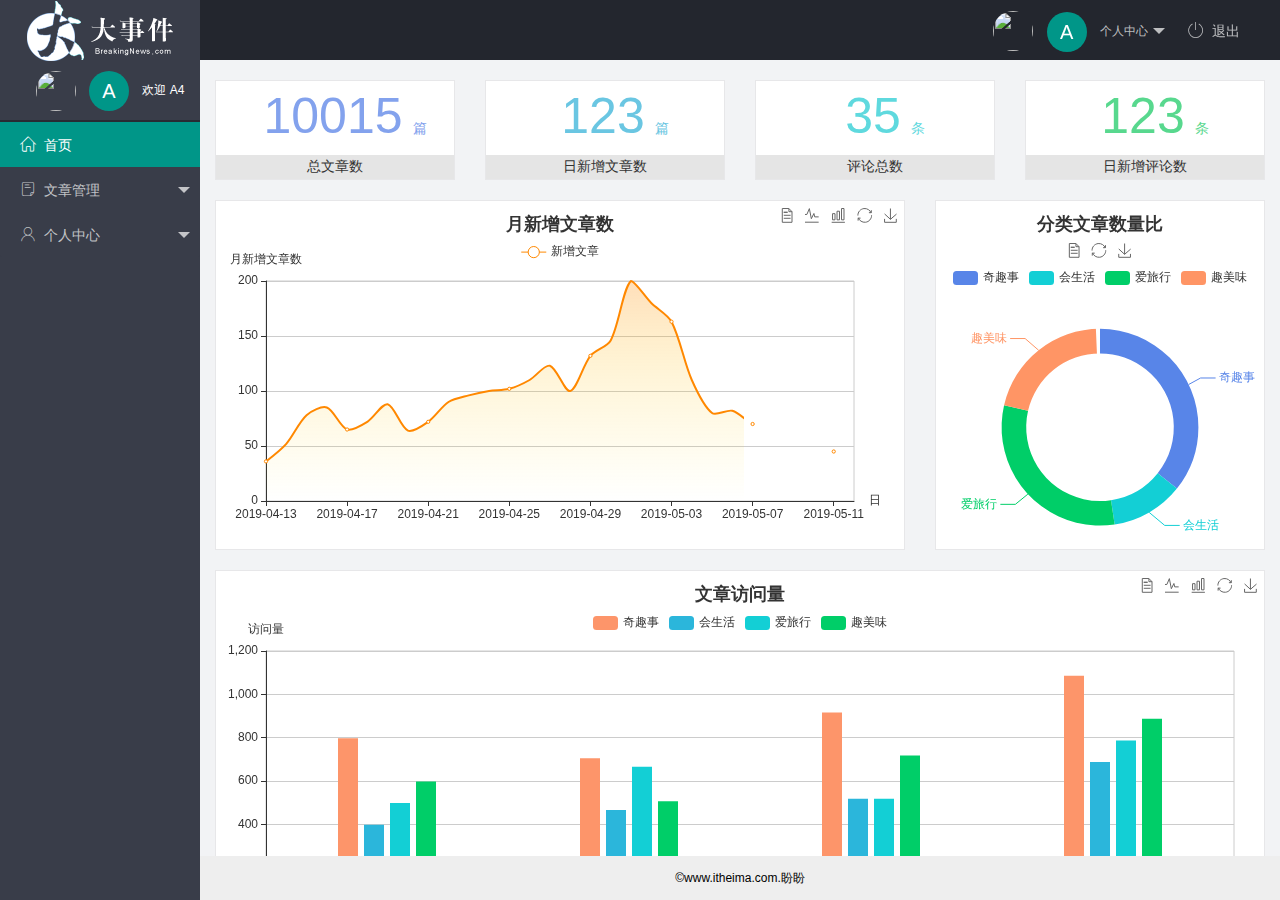
==== commit 30573951: "完成个人中心功能的开发" ====
--- a/index.html
+++ b/index.html
@@ -31,9 +31,9 @@
                         个人中心
                     </a>
                     <dl class="layui-nav-child">
-                        <dd><a href="">基本资料</a></dd>
-                        <dd><a href="">更换头像</a></dd>
-                        <dd><a href="">重置密码</a></dd>
+                        <dd><a href="./user/user_info.html" target="fm">基本资料</a></dd>
+                        <dd><a href="./user/user_avatar.html" target="fm">更换头像</a></dd>
+                        <dd><a href="./user/user_pwd.html" target="fm">重置密码</a></dd>
                     </dl>
                 </li>
                 <li class="layui-nav-item" lay-header-event="menuRight" lay-unselect>
@@ -68,9 +68,9 @@
                     <li class="layui-nav-item">
                         <a href="javascript:;"><span class="iconfont icon-user"></span>个人中心</a>
                         <dl class="layui-nav-child">
-                            <dd><a href="javascript:;"><i class="layui-icon layui-icon-app"></i>基本资料</a></dd>
-                            <dd><a href="javascript:;"><i class="layui-icon layui-icon-app"></i>更新头像</a></dd>
-                            <dd><a href="javascript:;"><i class="layui-icon layui-icon-app"></i>重置密码</a></dd>
+                            <dd><a href="./user/user_info.html" target="fm"><i class="layui-icon layui-icon-app"></i>基本资料</a></dd>
+                            <dd><a href="./user/user_avatar.html" target="fm"><i class="layui-icon layui-icon-app"></i>更新头像</a></dd>
+                            <dd><a href="./user/user_pwd.html" target="fm"><i class="layui-icon layui-icon-app"></i>重置密码</a></dd>
                         </dl>
                     </li>
                 </ul>
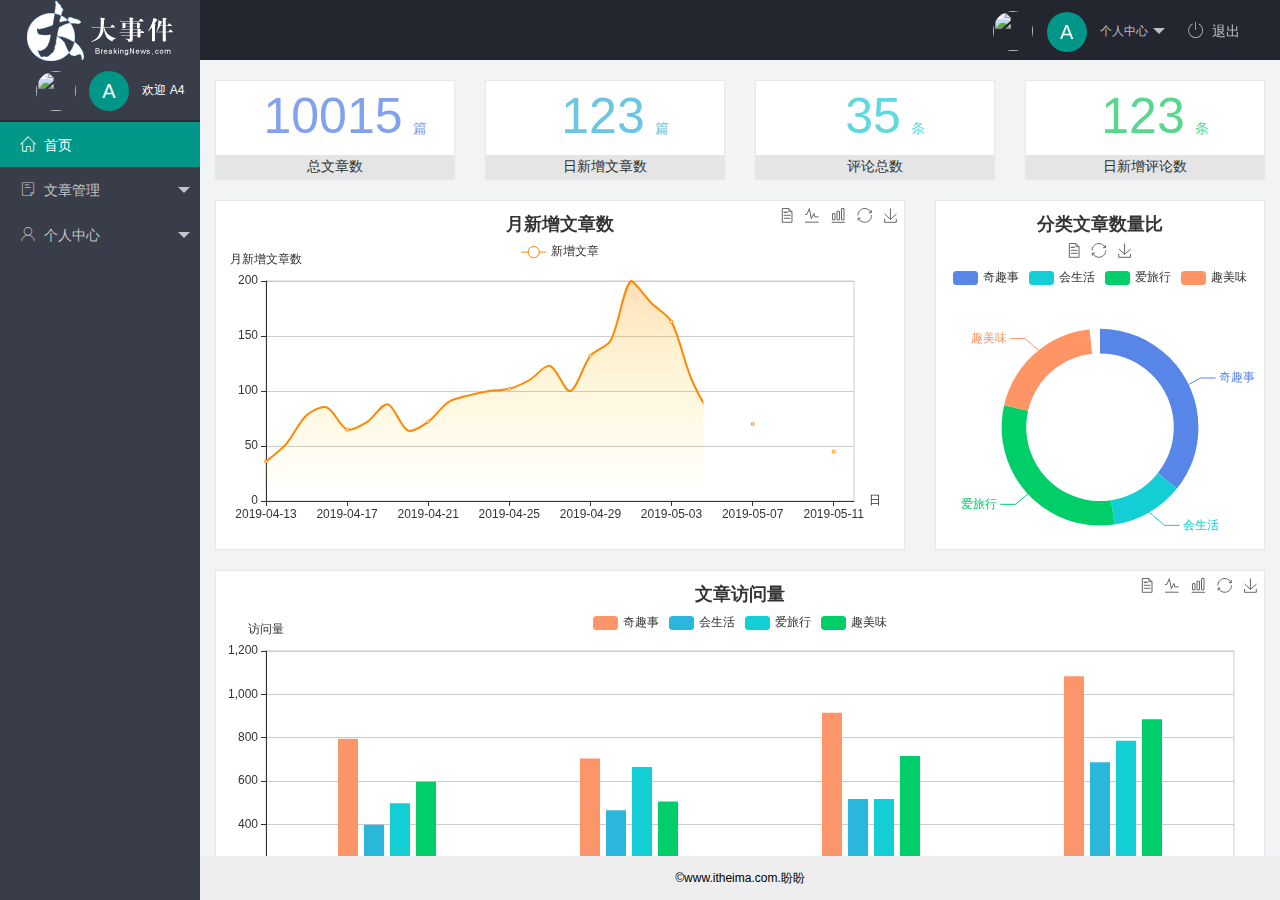
==== commit 4e52d691: "完成文章管理相关功能的开发" ====
--- a/index.html
+++ b/index.html
@@ -60,9 +60,9 @@
                     <li class="layui-nav-item">
                         <a class="" href="javascript:;"><span class="iconfont icon-16"></span>文章管理</a>
                         <dl class="layui-nav-child">
-                            <dd><a href="javascript:;"><i class="layui-icon layui-icon-app"></i> 文章类别</a></dd>
-                            <dd><a href="javascript:;"><i class="layui-icon layui-icon-app"></i>文章列表</a></dd>
-                            <dd><a href="javascript:;"><i class="layui-icon layui-icon-app"></i>发布文章</a></dd>
+                            <dd><a href="./article/art_cate.html" target="fm"><i class="layui-icon layui-icon-app"></i> 文章类别</a></dd>
+                            <dd><a href="./article/art_list.html" target="fm"><i class="layui-icon layui-icon-app"></i>文章列表</a></dd>
+                            <dd><a href="/article/art_pub.html" target="fm"><i class="layui-icon layui-icon-app"></i>发布文章</a></dd>
                         </dl>
                     </li>
                     <li class="layui-nav-item">
